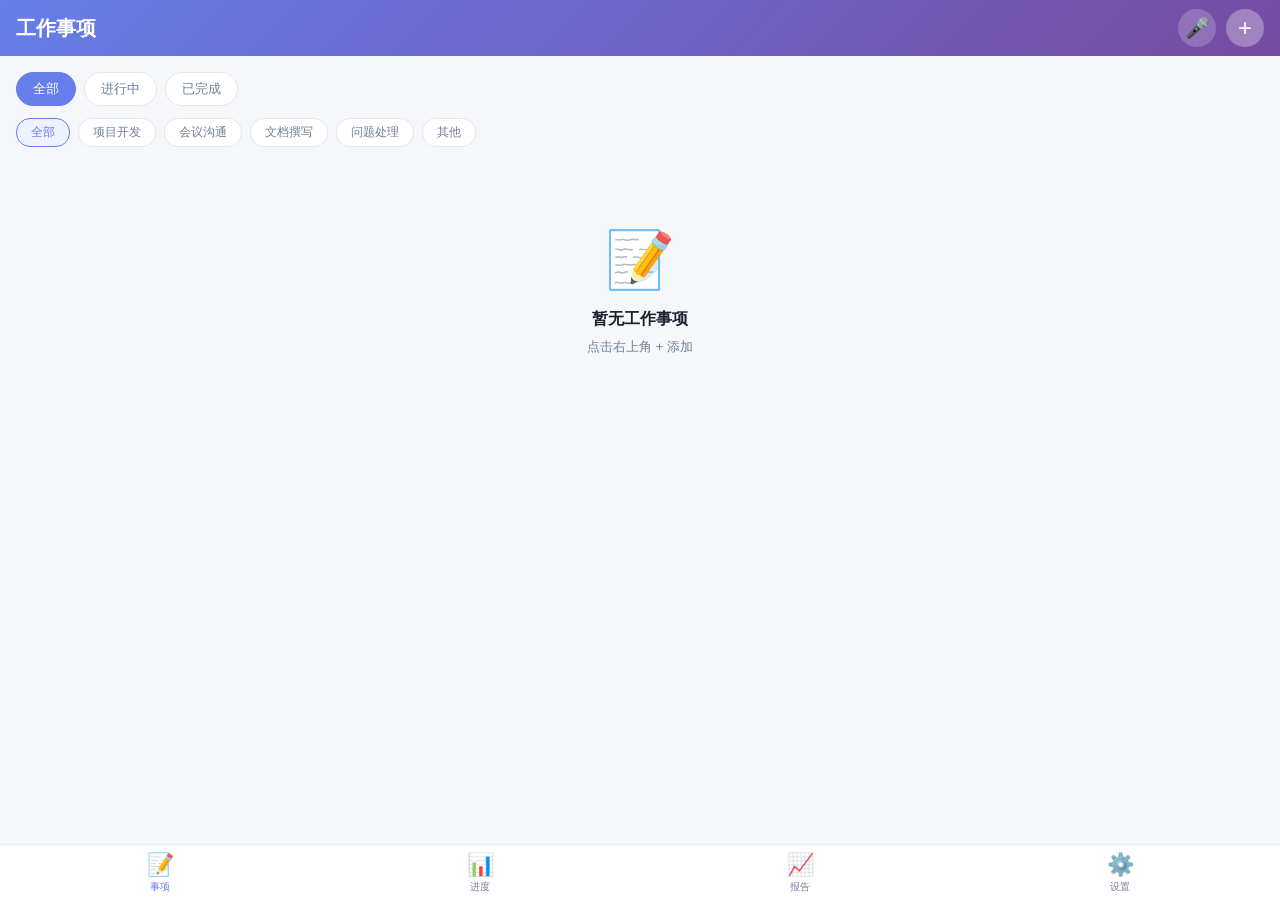
==== index.html @ 3462cf6d "触发 Pages 构建" ====
<!DOCTYPE html>
<html lang="zh-CN">
<head>
    <meta charset="UTF-8">
    <meta name="viewport" content="width=device-width, initial-scale=1.0, maximum-scale=1.0, user-scalable=no, viewport-fit=cover">
    <meta name="apple-mobile-web-app-capable" content="yes">
    <meta name="apple-mobile-web-app-status-bar-style" content="black-translucent">
    <meta name="apple-mobile-web-app-title" content="工作备忘录">
    <meta name="theme-color" content="#667eea">
    <title>工作备忘录</title>
    <style>
/* ========== 基础 & 变量 ========== */
:root {
    --primary: #667eea;
    --gradient: linear-gradient(135deg, #667eea 0%, #764ba2 100%);
    --success: #48bb78;
    --warning: #ed8936;
    --danger: #f56565;
    --wechat: #07c160;
    --bg: #f5f7fa;
    --card: #ffffff;
    --text: #1a202c;
    --text2: #718096;
    --border: #e2e8f0;
    --safe-top: env(safe-area-inset-top, 0px);
    --safe-bottom: env(safe-area-inset-bottom, 0px);
    --tab-h: 56px;
    --header-h: 56px;
}

* { margin: 0; padding: 0; box-sizing: border-box; -webkit-tap-highlight-color: transparent; }
html, body {
    height: 100%; overflow: hidden;
    font-family: -apple-system, BlinkMacSystemFont, 'SF Pro Display', 'PingFang SC', sans-serif;
    background: var(--bg); color: var(--text); -webkit-font-smoothing: antialiased;
}
#app { height: 100%; display: flex; flex-direction: column; }

/* ========== 顶部栏 ========== */
.app-header {
    height: var(--header-h); padding: 0 16px; padding-top: var(--safe-top);
    background: var(--gradient); color: white;
    display: flex; align-items: center; justify-content: space-between;
    flex-shrink: 0; z-index: 10;
}
.app-header h1 { font-size: 20px; font-weight: 700; }
.header-actions { display: flex; gap: 10px; }
.icon-btn {
    width: 38px; height: 38px; border: none; background: rgba(255,255,255,0.2);
    color: white; border-radius: 50%; font-size: 20px;
    display: flex; align-items: center; justify-content: center; cursor: pointer;
}
.icon-btn:active { background: rgba(255,255,255,0.35); }
.icon-btn.primary { background: rgba(255,255,255,0.3); font-size: 24px; }

/* ========== 页面 ========== */
.page {
    display: none; flex: 1; overflow-y: auto; -webkit-overflow-scrolling: touch;
    padding: 16px; padding-bottom: calc(var(--tab-h) + var(--safe-bottom) + 16px);
}
.page.active { display: block; }

/* ========== 底部导航 ========== */
.tab-bar {
    position: fixed; bottom: 0; left: 0; right: 0;
    height: calc(var(--tab-h) + var(--safe-bottom)); padding-bottom: var(--safe-bottom);
    background: rgba(255,255,255,0.92); backdrop-filter: blur(20px); -webkit-backdrop-filter: blur(20px);
    border-top: 0.5px solid var(--border); display: flex; z-index: 100;
}
.tab-item {
    flex: 1; display: flex; flex-direction: column; align-items: center; justify-content: center;
    gap: 2px; border: none; background: none; color: var(--text2);
    font-size: 10px; cursor: pointer;
}
.tab-item.active { color: var(--primary); }
.tab-icon { font-size: 22px; }
.tab-label { font-weight: 500; }

/* ========== 筛选/分类栏 ========== */
.filter-bar { display: flex; gap: 8px; margin-bottom: 12px; }
.filter-chip {
    padding: 7px 16px; border: 1.5px solid var(--border); border-radius: 20px;
    background: var(--card); font-size: 13px; color: var(--text2);
    white-space: nowrap; cursor: pointer; flex-shrink: 0;
}
.filter-chip.active { background: var(--primary); color: white; border-color: var(--primary); }
.category-bar { display: flex; gap: 8px; margin-bottom: 16px; overflow-x: auto; padding-bottom: 4px; }
.cat-chip {
    padding: 5px 14px; border: 1px solid var(--border); border-radius: 14px;
    font-size: 12px; background: var(--card); color: var(--text2);
    white-space: nowrap; cursor: pointer; flex-shrink: 0;
}
.cat-chip.active { background: #eef2ff; color: var(--primary); border-color: var(--primary); }

/* ========== 任务卡片 ========== */
.task-list { display: flex; flex-direction: column; gap: 10px; }
.task-card {
    background: var(--card); border-radius: 14px; padding: 16px;
    display: flex; gap: 12px; box-shadow: 0 1px 3px rgba(0,0,0,0.06);
    position: relative; overflow: hidden;
}
.task-card::before { content:''; position:absolute; left:0; top:0; bottom:0; width:4px; }
.task-card.high::before { background: var(--danger); }
.task-card.medium::before { background: var(--warning); }
.task-card.low::before { background: var(--success); }
.task-card.done { opacity: 0.5; }
.task-card.done .task-title { text-decoration: line-through; }
.task-check {
    width: 24px; height: 24px; border: 2px solid var(--border); border-radius: 50%;
    flex-shrink: 0; display: flex; align-items: center; justify-content: center;
    cursor: pointer; margin-top: 2px;
}
.task-check.checked { background: var(--success); border-color: var(--success); color: white; font-size: 14px; }
.task-body { flex: 1; min-width: 0; }
.task-title { font-weight: 600; font-size: 15px; margin-bottom: 4px; word-break: break-word; }
.task-desc { font-size: 13px; color: var(--text2); margin-bottom: 8px; word-break: break-word; }
.task-tags { display: flex; gap: 6px; flex-wrap: wrap; }
.tag { padding: 2px 8px; border-radius: 10px; font-size: 11px; font-weight: 500; }
.tag-cat { background: #eef2ff; color: var(--primary); }
.tag-high { background: #fff5f5; color: #c53030; }
.tag-medium { background: #fffaf0; color: #c05621; }
.tag-low { background: #f0fff4; color: #276749; }
.task-delete {
    position: absolute; right: 12px; top: 12px; background: none; border: none;
    color: var(--text2); font-size: 18px; cursor: pointer; padding: 4px; opacity: 0;
}
.task-card:active .task-delete { opacity: 1; }

/* ========== 周导航 ========== */
.week-nav { display: flex; align-items: center; justify-content: space-between; padding: 0 8px; margin-bottom: 12px; }
.week-nav button {
    width: 36px; height: 36px; border: none; background: var(--card);
    border-radius: 10px; font-size: 20px; cursor: pointer; box-shadow: 0 1px 3px rgba(0,0,0,0.06);
}
.week-nav span { font-weight: 600; font-size: 15px; }
.week-dots { display: flex; justify-content: space-between; gap: 6px; margin-bottom: 20px; }
.week-dot {
    flex: 1; text-align: center; padding: 10px 4px; border-radius: 12px;
    background: var(--card); cursor: pointer; box-shadow: 0 1px 3px rgba(0,0,0,0.04);
}
.week-dot.today { background: var(--primary); color: white; }
.week-dot.has-data::after { content:''; display:block; width:5px; height:5px; background:var(--success); border-radius:50%; margin:4px auto 0; }
.week-dot.today.has-data::after { background: white; }
.dot-name { font-size: 11px; opacity: 0.6; }
.dot-date { font-size: 16px; font-weight: 700; }

/* ========== 进度卡片 ========== */
.progress-list { display: flex; flex-direction: column; gap: 10px; }
.progress-card {
    background: var(--card); border-radius: 14px; padding: 16px;
    box-shadow: 0 1px 3px rgba(0,0,0,0.06); position: relative;
}
.progress-date { font-size: 13px; color: var(--primary); font-weight: 600; margin-bottom: 8px; }
.progress-ref {
    display: inline-block; background: #eef2ff; color: var(--primary);
    padding: 2px 10px; border-radius: 10px; font-size: 12px; margin-bottom: 8px;
}
.progress-text { font-size: 14px; line-height: 1.6; word-break: break-word; }
.progress-del { position: absolute; right: 12px; top: 12px; background: none; border: none; color: #ccc; font-size: 16px; cursor: pointer; }

/* ========== 语音面板 ========== */
.voice-panel { display: none; position: fixed; top:0; left:0; right:0; bottom:0; z-index: 200; }
.voice-panel.show { display: flex; flex-direction: column; }
.voice-backdrop { flex: 1; background: rgba(0,0,0,0.4); }
.voice-sheet {
    background: var(--card); border-radius: 20px 20px 0 0;
    padding: 20px 24px calc(20px + var(--safe-bottom));
    text-align: center; animation: sheetUp 0.3s ease;
}
@keyframes sheetUp { from { transform: translateY(100%); } to { transform: translateY(0); } }
.voice-indicator { width: 36px; height: 4px; background: var(--border); border-radius: 2px; margin: 0 auto 20px; }
.voice-ring {
    width: 80px; height: 80px; border-radius: 50%; background: var(--gradient);
    display: flex; align-items: center; justify-content: center; margin: 0 auto 16px;
    transition: box-shadow 0.3s;
}
.voice-ring.recording { animation: ringPulse 1.2s infinite; }
@keyframes ringPulse {
    0%,100% { box-shadow: 0 0 0 0 rgba(102,126,234,0.5); }
    50% { box-shadow: 0 0 0 20px rgba(102,126,234,0); }
}
.mic-icon { font-size: 32px; }
.voice-status { font-size: 16px; font-weight: 600; margin-bottom: 6px; }
.voice-hint { font-size: 13px; color: var(--text2); margin-bottom: 20px; }
.voice-record-btn {
    width: 100%; padding: 14px; border: none; border-radius: 14px;
    background: var(--gradient); color: white; font-size: 16px; font-weight: 600; cursor: pointer;
}
.voice-record-btn.recording { background: var(--danger); }
.voice-result {
    margin-top: 16px; background: #f8f9fa; border-radius: 12px;
    padding: 14px; text-align: left; font-size: 14px; display: none;
}
.voice-result.show { display: block; }

/* ========== 报告 ========== */
.report-type-toggle { display: flex; background: var(--card); border-radius: 12px; padding: 4px; margin-bottom: 16px; }
.toggle-btn {
    flex: 1; padding: 10px; border: none; border-radius: 10px; background: transparent;
    font-size: 14px; font-weight: 600; color: var(--text2); cursor: pointer;
}
.toggle-btn.active { background: var(--primary); color: white; }
.report-config { display: flex; gap: 10px; align-items: flex-end; margin-bottom: 16px; }
.report-select { flex: 1; }
.report-select label { display: block; font-size: 12px; color: var(--text2); margin-bottom: 6px; }
.report-select input { width: 100%; padding: 10px 12px; border: 1px solid var(--border); border-radius: 10px; font-size: 14px; }
.btn-generate {
    padding: 10px 20px; background: var(--gradient); color: white; border: none;
    border-radius: 10px; font-size: 14px; font-weight: 600; white-space: nowrap; cursor: pointer;
}
.report-preview {
    background: var(--card); border-radius: 14px; padding: 20px; min-height: 200px;
    margin-bottom: 16px; box-shadow: 0 1px 3px rgba(0,0,0,0.06);
}
.report-day { margin-bottom: 20px; }
.report-day:last-child { margin-bottom: 0; }
.report-day-title { font-weight: 700; font-size: 14px; color: var(--primary); margin-bottom: 10px; padding-bottom: 6px; border-bottom: 1.5px solid #eef2ff; }
.report-item { padding: 8px 0 8px 16px; font-size: 14px; position: relative; line-height: 1.5; }
.report-item::before { content: '•'; position: absolute; left: 0; color: var(--primary); font-weight: bold; }
.share-actions { display: flex; gap: 10px; }
.btn-share {
    flex: 1; padding: 14px; border: 1.5px solid var(--border); border-radius: 12px;
    background: var(--card); font-size: 14px; font-weight: 600; cursor: pointer;
    display: flex; align-items: center; justify-content: center; gap: 8px;
}
.btn-share:active { transform: scale(0.97); }
.btn-share.wechat { background: var(--wechat); color: white; border-color: var(--wechat); }
.share-icon { font-size: 18px; }

/* ========== 设置 ========== */
.settings-group {
    background: var(--card); border-radius: 14px; padding: 18px;
    margin-bottom: 14px; box-shadow: 0 1px 3px rgba(0,0,0,0.04);
}
.settings-group h3 { font-size: 15px; margin-bottom: 14px; }
.setting-desc { font-size: 13px; color: var(--text2); margin-bottom: 14px; line-height: 1.5; }
.category-editor { display: flex; flex-wrap: wrap; gap: 8px; margin-bottom: 12px; }
.cat-edit-chip {
    display: flex; align-items: center; gap: 6px; padding: 6px 14px;
    background: #f8f9fa; border-radius: 16px; font-size: 13px;
}
.cat-edit-chip button { background: none; border: none; color: #ccc; font-size: 16px; cursor: pointer; padding: 0; line-height: 1; }
.cat-edit-chip button:active { color: var(--danger); }
.add-category-row { display: flex; gap: 8px; }
.add-category-row input { flex: 1; padding: 10px 14px; border: 1px solid var(--border); border-radius: 10px; font-size: 14px; }
.add-category-row button { padding: 10px 18px; background: var(--primary); color: white; border: none; border-radius: 10px; font-size: 14px; cursor: pointer; }
.setting-row { display: flex; justify-content: space-between; align-items: center; padding: 10px 0; }
.setting-row span { font-size: 15px; }
.time-input { padding: 8px 12px; border: 1px solid var(--border); border-radius: 8px; font-size: 14px; }
.setting-note { font-size: 12px; color: var(--text2); margin-top: 8px; line-height: 1.5; }

/* Switch */
.switch { position: relative; width: 50px; height: 28px; }
.switch input { opacity: 0; width: 0; height: 0; }
.slider {
    position: absolute; top:0; left:0; right:0; bottom:0;
    background: #ccc; border-radius: 28px; transition: 0.3s; cursor: pointer;
}
.slider::before { content:''; position:absolute; width:24px; height:24px; background:white; border-radius:50%; left:2px; top:2px; transition:0.3s; }
.switch input:checked + .slider { background: var(--success); }
.switch input:checked + .slider::before { transform: translateX(22px); }

/* 微信推送通道 */
.wechat-channel { border: 1px solid var(--border); border-radius: 12px; margin-bottom: 10px; overflow: hidden; }
.channel-header {
    display: flex; align-items: center; gap: 10px; padding: 14px;
    cursor: pointer; font-size: 14px; font-weight: 500;
}
.channel-dot { width: 10px; height: 10px; border-radius: 50%; background: #ccc; flex-shrink: 0; }
.channel-dot.active { background: var(--success); }
.channel-arrow { margin-left: auto; font-size: 18px; color: var(--text2); transition: transform 0.2s; }
.channel-body { padding: 0 14px 14px; }
.channel-step { font-size: 13px; color: var(--text2); margin-bottom: 10px; line-height: 1.6; }
.channel-step strong { color: var(--text); }
.link-btn {
    display: inline-block; padding: 6px 14px; background: #eef2ff; color: var(--primary);
    border-radius: 8px; text-decoration: none; font-size: 13px; margin-top: 6px;
}
.btn-test {
    width: 100%; padding: 10px; background: #eef2ff; color: var(--primary);
    border: none; border-radius: 10px; font-size: 14px; font-weight: 500; cursor: pointer;
}
.btn-test:active { background: #dbeafe; }
.btn-push-now {
    width: 100%; padding: 14px; background: var(--wechat); color: white;
    border: none; border-radius: 12px; font-size: 15px; font-weight: 600; cursor: pointer;
}
.btn-push-now:active { opacity: 0.9; }

.btn-outline, .btn-danger-outline {
    width: 100%; padding: 12px; border-radius: 10px; font-size: 14px; cursor: pointer; margin-bottom: 8px;
}
.btn-outline { background: var(--card); border: 1.5px solid var(--border); color: var(--text); }
.btn-danger-outline { background: var(--card); border: 1.5px solid #fed7d7; color: var(--danger); }
.about-info { text-align: center; color: var(--text2); font-size: 13px; line-height: 1.8; }

/* ========== 弹窗 ========== */
.modal-overlay {
    display: none; position: fixed; top:0; left:0; right:0; bottom:0;
    background: rgba(0,0,0,0.4); z-index: 150; align-items: flex-end;
}
.modal-overlay.show { display: flex; }
.modal-sheet {
    background: var(--card); border-radius: 20px 20px 0 0;
    padding: 20px 20px calc(20px + var(--safe-bottom));
    width: 100%; max-height: 85vh; overflow-y: auto; animation: sheetUp 0.3s ease;
}
.modal-handle { width: 36px; height: 4px; background: var(--border); border-radius: 2px; margin: 0 auto 16px; }
.modal-sheet h3 { font-size: 18px; margin-bottom: 16px; }
.form-field { margin-bottom: 14px; }
.form-field label { display: block; font-size: 12px; color: var(--text2); margin-bottom: 6px; }
.form-field input, .form-field textarea, .form-field select {
    width: 100%; padding: 12px; border: 1px solid var(--border);
    border-radius: 10px; font-size: 15px; background: #f8f9fa;
}
.form-field input:focus, .form-field textarea:focus, .form-field select:focus {
    outline: none; border-color: var(--primary); background: white;
}
.form-row { display: grid; grid-template-columns: 1fr 1fr; gap: 10px; }
.modal-actions { display: flex; gap: 10px; margin-top: 6px; }
.btn-cancel, .btn-confirm {
    flex: 1; padding: 14px; border: none; border-radius: 12px; font-size: 16px; font-weight: 600; cursor: pointer;
}
.btn-cancel { background: #f8f9fa; color: var(--text2); }
.btn-confirm { background: var(--gradient); color: white; }

/* ========== Toast ========== */
.toast {
    position: fixed; top: calc(var(--header-h) + var(--safe-top) + 12px);
    left: 50%; transform: translateX(-50%) translateY(-100px);
    background: rgba(0,0,0,0.8); color: white; padding: 12px 24px;
    border-radius: 12px; font-size: 14px; z-index: 300;
    transition: transform 0.3s ease; max-width: 85%; text-align: center;
}
.toast.show { transform: translateX(-50%) translateY(0); }

/* ========== 空状态 ========== */
.empty-state { text-align: center; padding: 60px 20px; color: var(--text2); }
.empty-icon { font-size: 56px; margin-bottom: 16px; }
.empty-state h4 { font-size: 16px; color: var(--text); margin-bottom: 8px; }
.empty-state p { font-size: 13px; }

::-webkit-scrollbar { width: 0; height: 0; }
    </style>
</head>
<body>
    <div id="app">
        <header class="app-header" id="appHeader">
            <h1 id="pageTitle">工作事项</h1>
            <div class="header-actions" id="headerActions">
                <button class="icon-btn" id="voiceFab" onclick="toggleVoicePanel()">🎤</button>
                <button class="icon-btn primary" id="addBtn" onclick="handleAdd()">+</button>
            </div>
        </header>

        <!-- 语音面板 -->
        <div class="voice-panel" id="voicePanel">
            <div class="voice-backdrop" onclick="toggleVoicePanel()"></div>
            <div class="voice-sheet">
                <div class="voice-indicator"></div>
                <div class="voice-animation">
                    <div class="voice-ring" id="voiceRing">
                        <span class="mic-icon">🎤</span>
                    </div>
                </div>
                <p class="voice-status" id="voiceStatus">点击下方按钮开始说话</p>
                <p class="voice-hint">例如："完成了登录页面的开发"</p>
                <button class="voice-record-btn" id="voiceRecordBtn" onclick="toggleRecording()">
                    <span id="recordLabel">开始录音</span>
                </button>
                <div class="voice-result" id="voiceResult"></div>
            </div>
        </div>

        <!-- 工作事项页 -->
        <div class="page active" id="tasksPage">
            <div class="filter-bar">
                <button class="filter-chip active" onclick="filterTasks('all', this)">全部</button>
                <button class="filter-chip" onclick="filterTasks('pending', this)">进行中</button>
                <button class="filter-chip" onclick="filterTasks('completed', this)">已完成</button>
            </div>
            <div class="category-bar" id="categoryBar"></div>
            <div class="task-list" id="taskList"></div>
        </div>

        <!-- 工作进度页 -->
        <div class="page" id="progressPage">
            <div class="week-nav">
                <button onclick="changeWeek(-1)">‹</button>
                <span id="weekRange">本周</span>
                <button onclick="changeWeek(1)">›</button>
            </div>
            <div class="week-dots" id="weekDots"></div>
            <div class="progress-list" id="progressList"></div>
        </div>

        <!-- 周报月报页 -->
        <div class="page" id="reportPage">
            <div class="report-type-toggle">
                <button class="toggle-btn active" onclick="switchReport('weekly', this)">周报</button>
                <button class="toggle-btn" onclick="switchReport('monthly', this)">月报</button>
            </div>
            <div class="report-config" id="reportConfig">
                <div class="report-select" id="weeklySelect">
                    <label>选择周次</label>
                    <input type="week" id="reportWeek">
                </div>
                <div class="report-select" id="monthlySelect" style="display:none;">
                    <label>选择月份</label>
                    <input type="month" id="reportMonth">
                </div>
                <button class="btn-generate" onclick="generateReport()">生成</button>
            </div>
            <div class="report-preview" id="reportPreview"></div>
            <div class="share-actions">
                <button class="btn-share" onclick="exportExcel()">
                    <span class="share-icon">📊</span>导出Excel
                </button>
                <button class="btn-share wechat" onclick="shareToWechat()">
                    <span class="share-icon">💬</span>发送微信
                </button>
            </div>
        </div>

        <!-- 设置页 -->
        <div class="page" id="settingsPage">
            <div class="settings-group">
                <h3>🏷️ 工作分类</h3>
                <div class="category-editor" id="categoryEditor"></div>
                <div class="add-category-row">
                    <input type="text" id="newCatInput" placeholder="输入新分类">
                    <button onclick="addCategory()">添加</button>
                </div>
            </div>

            <div class="settings-group">
                <h3>🔔 每日提醒</h3>
                <div class="setting-row">
                    <span>启用提醒</span>
                    <label class="switch"><input type="checkbox" id="notifyToggle" checked><span class="slider"></span></label>
                </div>
                <div class="setting-row">
                    <span>提醒时间</span>
                    <input type="time" id="notifyTime" value="17:00" class="time-input">
                </div>
                <p class="setting-note">到点自动弹出提醒，并推送未完成事项到微信</p>
            </div>

            <div class="settings-group">
                <h3>💬 微信推送</h3>
                <p class="setting-desc">每日自动推送未完成事项到微信，二选一配置即可</p>

                <div class="wechat-channel">
                    <div class="channel-header" onclick="toggleChannel('serverchan')">
                        <span class="channel-dot" id="dot-serverchan"></span>
                        <span>Server酱</span>
                        <span class="channel-arrow" id="arrow-serverchan">›</span>
                    </div>
                    <div class="channel-body" id="body-serverchan" style="display:none;">
                        <div class="channel-step">
                            <strong>1.</strong> 微信扫码关注「方糖」公众号<br>
                            <a href="https://sct.ftqq.com/" target="_blank" class="link-btn">前往 sct.ftqq.com</a>
                        </div>
                        <div class="channel-step">
                            <strong>2.</strong> 登录后复制你的 SendKey
                        </div>
                        <div class="form-field" style="margin:8px 0;">
                            <input type="text" id="serverChanKey" placeholder="粘贴 SendKey" autocomplete="off">
                        </div>
                        <button class="btn-test" onclick="testServerChan()">测试发送</button>
                    </div>
                </div>

                <div class="wechat-channel">
                    <div class="channel-header" onclick="toggleChannel('wecom')">
                        <span class="channel-dot" id="dot-wecom"></span>
                        <span>企业微信机器人</span>
                        <span class="channel-arrow" id="arrow-wecom">›</span>
                    </div>
                    <div class="channel-body" id="body-wecom" style="display:none;">
                        <div class="channel-step">
                            <strong>1.</strong> 在企业微信群中添加机器人
                        </div>
                        <div class="channel-step">
                            <strong>2.</strong> 复制 Webhook 地址
                        </div>
                        <div class="form-field" style="margin:8px 0;">
                            <input type="url" id="wecomWebhook" placeholder="https://qyapi.weixin.qq.com/cgi-bin/webhook/send?key=..." autocomplete="off">
                        </div>
                        <button class="btn-test" onclick="testWeCom()">测试发送</button>
                    </div>
                </div>

                <div class="setting-row" style="margin-top:12px;">
                    <span>自动推送</span>
                    <label class="switch"><input type="checkbox" id="autoPushToggle" checked><span class="slider"></span></label>
                </div>
                <p class="setting-note">开启后，每天提醒时自动推送未完成事项到微信</p>
            </div>

            <div class="settings-group">
                <h3>📤 手动推送</h3>
                <button class="btn-push-now" onclick="pushNow()">
                    立即推送未完成事项到微信
                </button>
            </div>

            <div class="settings-group">
                <h3>💾 数据</h3>
                <button class="btn-outline" onclick="exportBackup()">📤 导出备份</button>
                <button class="btn-danger-outline" onclick="clearData()">🗑️ 清空数据</button>
            </div>

            <div class="settings-group">
                <h3>ℹ️ 关于</h3>
                <div class="about-info">
                    <p>工作备忘录 v1.0.0</p>
                    <p>数据保存在手机本地，安全可靠</p>
                </div>
            </div>
        </div>

        <!-- 底部导航 -->
        <nav class="tab-bar" id="tabBar">
            <button class="tab-item active" onclick="switchTab('tasks', this)">
                <span class="tab-icon">📝</span><span class="tab-label">事项</span>
            </button>
            <button class="tab-item" onclick="switchTab('progress', this)">
                <span class="tab-icon">📊</span><span class="tab-label">进度</span>
            </button>
            <button class="tab-item" onclick="switchTab('report', this)">
                <span class="tab-icon">📈</span><span class="tab-label">报告</span>
            </button>
            <button class="tab-item" onclick="switchTab('settings', this)">
                <span class="tab-icon">⚙️</span><span class="tab-label">设置</span>
            </button>
        </nav>
    </div>

    <!-- 弹窗：添加任务 -->
    <div class="modal-overlay" id="taskModal">
        <div class="modal-sheet">
            <div class="modal-handle"></div>
            <h3>添加工作事项</h3>
            <div class="form-field">
                <input type="text" id="taskTitle" placeholder="事项标题" autocomplete="off">
            </div>
            <div class="form-field">
                <textarea id="taskDesc" placeholder="详细描述（可选）" rows="3"></textarea>
            </div>
            <div class="form-row">
                <div class="form-field">
                    <label>分类</label>
                    <select id="taskCategory"></select>
                </div>
                <div class="form-field">
                    <label>优先级</label>
                    <select id="taskPriority">
                        <option value="high">高</option>
                        <option value="medium" selected>中</option>
                        <option value="low">低</option>
                    </select>
                </div>
            </div>
            <div class="modal-actions">
                <button class="btn-cancel" onclick="closeModal('taskModal')">取消</button>
                <button class="btn-confirm" onclick="submitTask()">添加</button>
            </div>
        </div>
    </div>

    <!-- 弹窗：记录进度 -->
    <div class="modal-overlay" id="progressModal">
        <div class="modal-sheet">
            <div class="modal-handle"></div>
            <h3>记录工作进度</h3>
            <div class="form-row">
                <div class="form-field">
                    <label>日期</label>
                    <input type="date" id="progressDate">
                </div>
                <div class="form-field">
                    <label>关联事项</label>
                    <select id="progressTask"><option value="">不关联</option></select>
                </div>
            </div>
            <div class="form-field">
                <textarea id="progressContent" placeholder="今天完成了什么工作？" rows="4"></textarea>
            </div>
            <div class="modal-actions">
                <button class="btn-cancel" onclick="closeModal('progressModal')">取消</button>
                <button class="btn-confirm" onclick="submitProgress()">记录</button>
            </div>
        </div>
    </div>

    <!-- Toast -->
    <div class="toast" id="toast"></div>

    <script>
/* ========== 全局状态 ========== */
let appData = { tasks: [], progress: [] };
let settings = {
    categories: ['项目开发', '会议沟通', '文档撰写', '问题处理', '其他'],
    notifyTime: '17:00',
    notifyEnabled: true,
    autoPush: true,
    serverChanKey: '',
    wecomWebhook: ''
};
let currentPage = 'tasks';
let currentFilter = 'all';
let currentCat = null;
let currentWeekStart = getWeekStart(new Date());
let recognition = null;
let isRecording = false;
let reportType = 'weekly';
let reminderTimer = null;
let lastRemindDate = '';

// ========== 初始化 ==========
function init() {
    loadData();
    loadSettings();
    initSpeechRecognition();
    renderAll();
    setupReminder();
    setDefaults();
    bindEvents();
}

function loadData() {
    try { const r = localStorage.getItem('wm_data'); if (r) appData = JSON.parse(r); } catch(e) {}
}
function saveData() { localStorage.setItem('wm_data', JSON.stringify(appData)); }
function loadSettings() {
    try { const r = localStorage.getItem('wm_settings'); if (r) settings = { ...settings, ...JSON.parse(r) }; } catch(e) {}
}
function saveSettings() { localStorage.setItem('wm_settings', JSON.stringify(settings)); }

function setDefaults() {
    const today = new Date().toISOString().split('T')[0];
    document.getElementById('progressDate').value = today;
    document.getElementById('reportWeek').value = getWeekInputValue(new Date());
    document.getElementById('reportMonth').value = today.slice(0, 7);
}

function bindEvents() {
    document.querySelectorAll('.modal-overlay').forEach(m => {
        m.addEventListener('click', e => { if (e.target === m) m.classList.remove('show'); });
    });
}

function renderAll() {
    renderTasks();
    renderCategoryBar();
    renderCategoryEditor();
    renderCalendar();
    renderProgress();
    updateSettingsUI();
}

// ========== 导航 ==========
function switchTab(page, btn) {
    currentPage = page;
    document.querySelectorAll('.page').forEach(p => p.classList.remove('active'));
    document.getElementById(page + 'Page').classList.add('active');
    document.querySelectorAll('.tab-item').forEach(t => t.classList.remove('active'));
    if (btn) btn.classList.add('active');
    const titles = { tasks: '工作事项', progress: '工作进度', report: '周报月报', settings: '设置' };
    document.getElementById('pageTitle').textContent = titles[page];
    document.getElementById('voiceFab').style.display = (page === 'progress' || page === 'tasks') ? 'flex' : 'none';
    if (page === 'progress') updateProgressTaskSelect();
}

// ========== 语音识别 ==========
function initSpeechRecognition() {
    const SR = window.SpeechRecognition || window.webkitSpeechRecognition;
    if (!SR) return;
    recognition = new SR();
    recognition.lang = 'zh-CN';
    recognition.continuous = false;
    recognition.interimResults = false;
    recognition.onstart = () => {
        isRecording = true;
        document.getElementById('voiceStatus').textContent = '正在聆听...';
        document.getElementById('voiceRecordBtn').classList.add('recording');
        document.getElementById('recordLabel').textContent = '停止录音';
        document.getElementById('voiceRing').classList.add('recording');
    };
    recognition.onresult = (e) => {
        const text = e.results[0][0].transcript;
        document.getElementById('voiceResult').textContent = '识别结果：' + text;
        document.getElementById('voiceResult').classList.add('show');
        if (confirm('已识别：\n\n"' + text + '"\n\n添加为工作进度？')) {
            const today = new Date().toISOString().split('T')[0];
            let relTask = null;
            for (const t of appData.tasks) {
                if (!t.completed && text.includes(t.title.substring(0, Math.min(4, t.title.length)))) { relTask = t; break; }
            }
            appData.progress.push({ id: Date.now(), date: today, taskId: relTask ? relTask.id : null, content: text, createdAt: new Date().toISOString() });
            saveData();
            renderCalendar(); renderProgress();
            showToast('✅ 已添加工作进度');
        }
        closeVoicePanel();
    };
    recognition.onerror = () => { showToast('语音识别失败'); stopRecordingUI(); };
    recognition.onend = () => stopRecordingUI();
}

function stopRecordingUI() {
    isRecording = false;
    document.getElementById('voiceStatus').textContent = '点击下方按钮开始说话';
    document.getElementById('voiceRecordBtn').classList.remove('recording');
    document.getElementById('recordLabel').textContent = '开始录音';
    document.getElementById('voiceRing').classList.remove('recording');
}

function toggleVoicePanel() { document.getElementById('voicePanel').classList.toggle('show'); document.getElementById('voiceResult').classList.remove('show'); }
function closeVoicePanel() { document.getElementById('voicePanel').classList.remove('show'); if (isRecording && recognition) recognition.stop(); }
function toggleRecording() {
    if (!recognition) { showToast('浏览器不支持语音识别'); return; }
    isRecording ? recognition.stop() : (document.getElementById('voiceResult').classList.remove('show'), recognition.start());
}

// ========== 工作事项 ==========
function renderTasks() {
    const list = document.getElementById('taskList');
    let tasks = [...appData.tasks];
    if (currentFilter === 'pending') tasks = tasks.filter(t => !t.completed);
    else if (currentFilter === 'completed') tasks = tasks.filter(t => t.completed);
    if (currentCat) tasks = tasks.filter(t => t.category === currentCat);
    const pO = { high: 0, medium: 1, low: 2 };
    tasks.sort((a, b) => { if (a.completed !== b.completed) return a.completed ? 1 : -1; return pO[a.priority] - pO[b.priority]; });
    if (!tasks.length) { list.innerHTML = '<div class="empty-state"><div class="empty-icon">📝</div><h4>暂无工作事项</h4><p>点击右上角 + 添加</p></div>'; return; }
    list.innerHTML = tasks.map(t => `
        <div class="task-card ${t.priority} ${t.completed ? 'done' : ''}">
            <div class="task-check ${t.completed ? 'checked' : ''}" onclick="toggleTask(${t.id})">${t.completed ? '✓' : ''}</div>
            <div class="task-body">
                <div class="task-title">${esc(t.title)}</div>
                ${t.desc ? `<div class="task-desc">${esc(t.desc)}</div>` : ''}
                <div class="task-tags">
                    ${t.category ? `<span class="tag tag-cat">${esc(t.category)}</span>` : ''}
                    <span class="tag tag-${t.priority}">${t.priority === 'high' ? '高' : t.priority === 'medium' ? '中' : '低'}优先级</span>
                </div>
            </div>
            <button class="task-delete" onclick="deleteTask(${t.id})">×</button>
        </div>`).join('');
}

function filterTasks(filter, btn) {
    currentFilter = filter;
    document.querySelectorAll('.filter-chip').forEach(c => c.classList.remove('active'));
    btn.classList.add('active');
    renderTasks();
}

function renderCategoryBar() {
    document.getElementById('categoryBar').innerHTML =
        `<span class="cat-chip ${currentCat === null ? 'active' : ''}" onclick="filterCat(null)">全部</span>` +
        settings.categories.map(c => `<span class="cat-chip ${currentCat === c ? 'active' : ''}" onclick="filterCat('${esc(c)}')">${esc(c)}</span>`).join('');
}

function filterCat(cat) { currentCat = cat; renderCategoryBar(); renderTasks(); }

function handleAdd() {
    if (currentPage === 'tasks') showModal('taskModal');
    else if (currentPage === 'progress') { updateProgressTaskSelect(); showModal('progressModal'); }
}

function submitTask() {
    const title = document.getElementById('taskTitle').value.trim();
    if (!title) { showToast('请输入标题'); return; }
    appData.tasks.push({
        id: Date.now(), title,
        desc: document.getElementById('taskDesc').value.trim(),
        category: document.getElementById('taskCategory').value,
        priority: document.getElementById('taskPriority').value,
        completed: false, createdAt: new Date().toISOString()
    });
    saveData();
    document.getElementById('taskTitle').value = '';
    document.getElementById('taskDesc').value = '';
    closeModal('taskModal');
    renderTasks();
    showToast('✅ 已添加');
}

function toggleTask(id) { const t = appData.tasks.find(x => x.id === id); if (t) { t.completed = !t.completed; saveData(); renderTasks(); } }
function deleteTask(id) { appData.tasks = appData.tasks.filter(t => t.id !== id); saveData(); renderTasks(); }

// ========== 工作进度 ==========
function updateProgressTaskSelect() {
    document.getElementById('progressTask').innerHTML = '<option value="">不关联</option>' +
        appData.tasks.filter(t => !t.completed).map(t => `<option value="${t.id}">${esc(t.title)}</option>`).join('');
}

function renderCalendar() {
    const dots = document.getElementById('weekDots');
    const days = ['日', '一', '二', '三', '四', '五', '六'];
    const today = new Date().toISOString().split('T')[0];
    let html = '';
    for (let i = 0; i < 7; i++) {
        const d = new Date(currentWeekStart); d.setDate(d.getDate() + i);
        const ds = d.toISOString().split('T')[0];
        const has = appData.progress.some(p => p.date === ds);
        html += `<div class="week-dot ${ds === today ? 'today' : ''} ${has ? 'has-data' : ''}" onclick="addProgressForDate('${ds}')">
            <div class="dot-name">${days[d.getDay()]}</div><div class="dot-date">${d.getDate()}</div></div>`;
    }
    dots.innerHTML = html;
    const end = new Date(currentWeekStart); end.setDate(end.getDate() + 6);
    document.getElementById('weekRange').textContent = `${currentWeekStart.getMonth() + 1}/${currentWeekStart.getDate()} - ${end.getMonth() + 1}/${end.getDate()}`;
}

function changeWeek(offset) { currentWeekStart.setDate(currentWeekStart.getDate() + offset * 7); renderCalendar(); renderProgress(); }
function addProgressForDate(date) { document.getElementById('progressDate').value = date; updateProgressTaskSelect(); showModal('progressModal'); }

function renderProgress() {
    const list = document.getElementById('progressList');
    const end = new Date(currentWeekStart); end.setDate(end.getDate() + 6);
    let items = appData.progress.filter(p => p.date >= currentWeekStart.toISOString().split('T')[0] && p.date <= end.toISOString().split('T')[0]);
    items.sort((a, b) => b.date.localeCompare(a.date) || b.id - a.id);
    if (!items.length) { list.innerHTML = '<div class="empty-state"><div class="empty-icon">📊</div><h4>本周暂无记录</h4><p>点击日期或 + 添加</p></div>'; return; }
    list.innerHTML = items.map(p => {
        const task = p.taskId ? appData.tasks.find(t => t.id === p.taskId) : null;
        return `<div class="progress-card">
            <div class="progress-date">${p.date} ${getWeekday(p.date)}</div>
            ${task ? `<div class="progress-ref">${esc(task.title)}</div>` : ''}
            <div class="progress-text">${esc(p.content)}</div>
            <button class="progress-del" onclick="deleteProgress(${p.id})">×</button></div>`;
    }).join('');
}

function submitProgress() {
    const date = document.getElementById('progressDate').value;
    const content = document.getElementById('progressContent').value.trim();
    if (!date || !content) { showToast('请填写日期和内容'); return; }
    const taskId = document.getElementById('progressTask').value;
    appData.progress.push({ id: Date.now(), date, taskId: taskId ? parseInt(taskId) : null, content, createdAt: new Date().toISOString() });
    saveData();
    document.getElementById('progressContent').value = '';
    document.getElementById('progressTask').value = '';
    closeModal('progressModal');
    renderCalendar(); renderProgress();
    showToast('✅ 已记录');
}

function deleteProgress(id) { appData.progress = appData.progress.filter(p => p.id !== id); saveData(); renderCalendar(); renderProgress(); }

// ========== 周报月报 ==========
function switchReport(type, btn) {
    reportType = type;
    document.querySelectorAll('.toggle-btn').forEach(b => b.classList.remove('active'));
    btn.classList.add('active');
    document.getElementById('weeklySelect').style.display = type === 'weekly' ? '' : 'none';
    document.getElementById('monthlySelect').style.display = type === 'monthly' ? '' : 'none';
}

function generateReport() { reportType === 'weekly' ? generateWeekly() : generateMonthly(); }

function generateWeekly() {
    const ws = document.getElementById('reportWeek').value;
    if (!ws) { showToast('请选择周次'); return; }
    const { start, end } = parseWeekInput(ws);
    const items = [];
    for (let d = new Date(start); d <= end; d.setDate(d.getDate() + 1)) {
        const ds = d.toISOString().split('T')[0];
        appData.progress.filter(p => p.date === ds).forEach(p => {
            const task = p.taskId ? appData.tasks.find(t => t.id === p.taskId) : null;
            items.push({ date: ds, weekday: getWeekday(ds), content: p.content, taskName: task ? task.title : null, category: task ? task.category : '' });
        });
    }
    renderReportItems(items);
    window._reportData = items; window._reportLabel = ws;
}

function generateMonthly() {
    const ms = document.getElementById('reportMonth').value;
    if (!ms) { showToast('请选择月份'); return; }
    const [y, m] = ms.split('-');
    const start = new Date(y, m - 1, 1), end = new Date(y, m, 0);
    const items = [];
    for (let d = new Date(start); d <= end; d.setDate(d.getDate() + 1)) {
        const ds = d.toISOString().split('T')[0];
        appData.progress.filter(p => p.date === ds).forEach(p => {
            const task = p.taskId ? appData.tasks.find(t => t.id === p.taskId) : null;
            items.push({ date: ds, weekday: getWeekday(ds), content: p.content, taskName: task ? task.title : null, category: task ? task.category : '其他' });
        });
    }
    renderReportItems(items, true);
    window._reportData = items; window._reportLabel = ms;
}

function renderReportItems(items, isMonthly = false) {
    const preview = document.getElementById('reportPreview');
    if (!items.length) { preview.innerHTML = '<div class="empty-state"><div class="empty-icon">📄</div><h4>该时间段暂无记录</h4></div>'; return; }
    const grouped = {};
    items.forEach(i => { if (!grouped[i.date]) grouped[i.date] = []; grouped[i.date].push(i); });
    let html = '';
    if (isMonthly) {
        const cs = {};
        items.forEach(i => { cs[i.category || '其他'] = (cs[i.category || '其他'] || 0) + 1; });
        html += '<div style="margin-bottom:20px;padding:12px;background:#f8f9fa;border-radius:10px;">';
        html += '<div style="font-weight:700;margin-bottom:8px;color:#667eea;">分类统计</div>';
        Object.entries(cs).forEach(([c, n]) => { html += `<div style="display:flex;justify-content:space-between;padding:6px 0;border-bottom:1px solid #e2e8f0;font-size:13px;"><span>${esc(c)}</span><span style="font-weight:600;">${n} 条</span></div>`; });
        html += '</div>';
    }
    Object.entries(grouped).forEach(([date, dayItems]) => {
        html += `<div class="report-day"><div class="report-day-title">${date} ${dayItems[0].weekday}</div>`;
        dayItems.forEach((item, i) => {
            html += `<div class="report-item">${i + 1}. ${esc(item.content)}${item.taskName ? `<span style="color:#667eea;font-size:12px;"> 【${esc(item.taskName)}】</span>` : ''}</div>`;
        });
        html += '</div>';
    });
    preview.innerHTML = html;
}

function exportExcel() {
    if (!window._reportData || !window._reportData.length) { showToast('请先生成报告'); return; }
    const headers = ['日期', '星期', '工作内容', '关联事项', '分类'];
    const rows = window._reportData.map(i => [i.date, i.weekday, i.content, i.taskName || '-', i.category || '-']);
    const csv = '\uFEFF' + [headers, ...rows].map(r => r.map(c => `"${String(c).replace(/"/g, '""')}"`).join(',')).join('\n');
    downloadFile(csv, `工作${reportType === 'weekly' ? '周报' : '月报'}_${window._reportLabel || ''}.csv`, 'text/csv;charset=utf-8');
    showToast('✅ 已导出');
}

function shareToWechat() {
    if (!window._reportData || !window._reportData.length) { showToast('请先生成报告'); return; }
    if (navigator.share) {
        const text = window._reportData.map(i => `${i.date} ${i.weekday}: ${i.content}${i.taskName ? ' 【' + i.taskName + '】' : ''}`).join('\n');
        // 生成文件
        const headers = ['日期', '星期', '工作内容', '关联事项', '分类'];
        const rows = window._reportData.map(i => [i.date, i.weekday, i.content, i.taskName || '-', i.category || '-']);
        const csv = '\uFEFF' + [headers, ...rows].map(r => r.map(c => `"${String(c).replace(/"/g, '""')}"`).join(',')).join('\n');
        const file = new File([csv], `工作${reportType === 'weekly' ? '周报' : '月报'}.csv`, { type: 'text/csv' });
        navigator.share({ title: `工作${reportType === 'weekly' ? '周报' : '月报'}`, text, files: [file] }).catch(() => {
            navigator.share({ title: `工作${reportType === 'weekly' ? '周报' : '月报'}`, text }).catch(() => {});
        });
    } else {
        exportExcel();
    }
}

// ========== 微信推送 ==========
function toggleChannel(name) {
    const body = document.getElementById('body-' + name);
    const arrow = document.getElementById('arrow-' + name);
    const isOpen = body.style.display !== 'none';
    body.style.display = isOpen ? 'none' : 'block';
    arrow.textContent = isOpen ? '›' : '⌄';
}

function updatePushDots() {
    const scKey = document.getElementById('serverChanKey').value.trim();
    const wcHook = document.getElementById('wecomWebhook').value.trim();
    document.getElementById('dot-serverchan').classList.toggle('active', !!scKey);
    document.getElementById('dot-wecom').classList.toggle('active', !!wcHook);
}

async function testServerChan() {
    const key = document.getElementById('serverChanKey').value.trim();
    if (!key) { showToast('请先输入 SendKey'); return; }
    settings.serverChanKey = key;
    saveSettings();
    updatePushDots();
    showToast('正在发送...');
    try {
        const res = await fetch(`https://sctapi.ftqq.com/${key}.send`, {
            method: 'POST',
            headers: { 'Content-Type': 'application/x-www-form-urlencoded' },
            body: 'title=工作备忘录测试&desp=这是一条测试消息，如果你看到了，说明微信推送配置成功！'
        });
        const data = await res.json();
        if (data.code === 0) showToast('✅ 发送成功，请查看微信');
        else showToast('❌ 发送失败：' + (data.message || '未知错误'));
    } catch (e) {
        showToast('❌ 网络错误：' + e.message);
    }
}

async function testWeCom() {
    const webhook = document.getElementById('wecomWebhook').value.trim();
    if (!webhook) { showToast('请先输入 Webhook 地址'); return; }
    settings.wecomWebhook = webhook;
    saveSettings();
    updatePushDots();
    showToast('正在发送...');
    try {
        const res = await fetch(webhook, {
            method: 'POST',
            headers: { 'Content-Type': 'application/json' },
            body: JSON.stringify({ msgtype: 'text', text: { content: '📋 工作备忘录测试\n\n这是一条测试消息，如果你看到了，说明企业微信推送配置成功！' } })
        });
        const data = await res.json();
        if (data.errcode === 0) showToast('✅ 发送成功，请查看企业微信');
        else showToast('❌ 发送失败：' + (data.errmsg || '未知错误'));
    } catch (e) {
        showToast('❌ 网络错误：' + e.message);
    }
}

// 构造推送内容
function buildPushContent() {
    const today = new Date();
    const dateStr = today.toLocaleDateString('zh-CN', { year: 'numeric', month: 'long', day: 'numeric', weekday: 'long' });
    const incomplete = appData.tasks.filter(t => !t.completed);

    if (incomplete.length === 0) return null;

    let title = `⏰ 工作提醒（${dateStr}）`;
    let text = `**${dateStr}**\n\n`;
    text += `您有 **${incomplete.length}** 个未完成事项：\n\n`;

    const pLabel = { high: '🔴', medium: '🟡', low: '🟢' };
    incomplete.forEach((t, i) => {
        text += `${i + 1}. ${pLabel[t.priority] || ''} ${t.title}`;
        if (t.category) text += ` [${t.category}]`;
        text += '\n';
    });

    // 今日进度
    const todayStr = today.toISOString().split('T')[0];
    const todayProgress = appData.progress.filter(p => p.date === todayStr);
    if (todayProgress.length > 0) {
        text += `\n---\n**今日进度**（${todayProgress.length} 条）：\n\n`;
        todayProgress.forEach((p, i) => {
            text += `${i + 1}. ${p.content}\n`;
        });
    }

    text += '\n---\n💡 打开工作备忘录及时更新进度';

    return { title, text };
}

// 通过 Server酱 发送
async function pushViaServerChan(title, text) {
    if (!settings.serverChanKey) return false;
    try {
        const res = await fetch(`https://sctapi.ftqq.com/${settings.serverChanKey}.send`, {
            method: 'POST',
            headers: { 'Content-Type': 'application/x-www-form-urlencoded' },
            body: `title=${encodeURIComponent(title)}&desp=${encodeURIComponent(text)}`
        });
        const data = await res.json();
        return data.code === 0;
    } catch (e) { console.error('Server酱推送失败:', e); return false; }
}

// 通过 企业微信 发送
async function pushViaWeCom(title, text) {
    if (!settings.wecomWebhook) return false;
    try {
        const content = title + '\n\n' + text.replace(/\*\*/g, '').replace(/---/g, '————————');
        const res = await fetch(settings.wecomWebhook, {
            method: 'POST',
            headers: { 'Content-Type': 'application/json' },
            body: JSON.stringify({ msgtype: 'text', text: { content } })
        });
        const data = await res.json();
        return data.errcode === 0;
    } catch (e) { console.error('企业微信推送失败:', e); return false; }
}

// 执行推送
async function doPush() {
    const content = buildPushContent();
    if (!content) { showToast('所有事项都已完成 👍'); return; }

    let success = false;

    // Server酱
    if (settings.serverChanKey) {
        const ok = await pushViaServerChan(content.title, content.text);
        if (ok) success = true;
    }

    // 企业微信
    if (settings.wecomWebhook) {
        const ok = await pushViaWeCom(content.title, content.text);
        if (ok) success = true;
    }

    if (success) showToast('✅ 已推送到微信');
    else if (!settings.serverChanKey && !settings.wecomWebhook) showToast('⚠️ 请先在设置中配置微信推送');
    else showToast('❌ 推送失败，请检查配置');
}

// 手动推送
function pushNow() { doPush(); }

// ========== 定时提醒 ==========
function setupReminder() {
    if (reminderTimer) clearInterval(reminderTimer);
    if (!settings.notifyEnabled) return;

    reminderTimer = setInterval(() => {
        const now = new Date();
        const timeStr = `${String(now.getHours()).padStart(2, '0')}:${String(now.getMinutes()).padStart(2, '0')}`;
        const todayStr = now.toISOString().split('T')[0];

        if (timeStr === settings.notifyTime && lastRemindDate !== todayStr) {
            lastRemindDate = todayStr;
            checkAndNotify();
        }
    }, 30000); // 30秒检查一次
}

function checkAndNotify() {
    const incomplete = appData.tasks.filter(t => !t.completed);
    if (incomplete.length === 0) return;

    // 浏览器通知
    if ('Notification' in window && Notification.permission === 'granted') {
        new Notification('⏰ 工作提醒', {
            body: `您有 ${incomplete.length} 个未完成事项`,
            tag: 'work-reminder'
        });
    }

    // 应用内提醒
    showToast(`⏰ ${incomplete.length} 个事项未完成`);

    // 自动推送微信
    if (settings.autoPush && (settings.serverChanKey || settings.wecomWebhook)) {
        doPush();
    }
}

// ========== 设置 ==========
function renderCategoryEditor() {
    document.getElementById('categoryEditor').innerHTML = settings.categories.map((c, i) =>
        `<div class="cat-edit-chip">${esc(c)}<button onclick="removeCategory(${i})">×</button></div>`
    ).join('');
}

function addCategory() {
    const input = document.getElementById('newCatInput');
    const val = input.value.trim();
    if (!val) return;
    if (settings.categories.includes(val)) { showToast('分类已存在'); return; }
    settings.categories.push(val);
    input.value = '';
    saveSettings(); renderCategoryEditor(); renderCategoryBar();
}

function removeCategory(index) {
    settings.categories.splice(index, 1);
    saveSettings(); renderCategoryEditor(); renderCategoryBar();
}

function updateSettingsUI() {
    document.getElementById('notifyToggle').checked = settings.notifyEnabled;
    document.getElementById('notifyTime').value = settings.notifyTime;
    document.getElementById('autoPushToggle').checked = settings.autoPush;
    document.getElementById('serverChanKey').value = settings.serverChanKey || '';
    document.getElementById('wecomWebhook').value = settings.wecomWebhook || '';
    updatePushDots();
}

function saveSettingsFromUI() {
    settings.notifyEnabled = document.getElementById('notifyToggle').checked;
    settings.notifyTime = document.getElementById('notifyTime').value;
    settings.autoPush = document.getElementById('autoPushToggle').checked;
    settings.serverChanKey = document.getElementById('serverChanKey').value.trim();
    settings.wecomWebhook = document.getElementById('wecomWebhook').value.trim();
    saveSettings();
    setupReminder();
    updatePushDots();
    renderCategoryBar();
}

function exportBackup() {
    const data = JSON.stringify({ data: appData, settings }, null, 2);
    downloadFile(data, `备忘录备份_${new Date().toISOString().split('T')[0]}.json`, 'application/json');
    showToast('✅ 已导出备份');
}

function clearData() {
    if (!confirm('确定清空所有数据？此操作不可恢复！')) return;
    appData = { tasks: [], progress: [] };
    saveData(); renderAll();
    showToast('已清空');
}

// ========== 工具函数 ==========
function esc(text) { const d = document.createElement('div'); d.textContent = text; return d.innerHTML; }
function getWeekday(ds) { return ['周日', '周一', '周二', '周三', '周四', '周五', '周六'][new Date(ds).getDay()]; }
function getWeekStart(date) { const d = new Date(date); const day = d.getDay(); d.setDate(d.getDate() - (day === 0 ? 6 : day - 1)); d.setHours(0, 0, 0, 0); return d; }
function getWeekInputValue(date) {
    const d = new Date(date); d.setHours(0, 0, 0, 0);
    d.setDate(d.getDate() + 4 - (d.getDay() || 7));
    const y = d.getFullYear();
    const w = Math.ceil((((d - new Date(y, 0, 1)) / 86400000) + 1) / 7);
    return `${y}-W${String(w).padStart(2, '0')}`;
}
function parseWeekInput(ws) {
    const [year, week] = ws.split('-W');
    const d = new Date(year, 0, 1);
    const dayNum = d.getDay() || 7;
    d.setDate(d.getDate() + 4 - dayNum + (week - 1) * 7);
    const start = new Date(d); start.setDate(d.getDate() - 3); start.setHours(0, 0, 0, 0);
    const end = new Date(start); end.setDate(start.getDate() + 6);
    return { start, end };
}

function showModal(id) {
    document.getElementById(id).classList.add('show');
    const catSel = document.getElementById('taskCategory');
    if (catSel) catSel.innerHTML = settings.categories.map(c => `<option value="${esc(c)}">${esc(c)}</option>`).join('');
}

function closeModal(id) { document.getElementById(id).classList.remove('show'); }

function showToast(msg) {
    const toast = document.getElementById('toast');
    toast.textContent = msg;
    toast.classList.add('show');
    setTimeout(() => toast.classList.remove('show'), 2800);
}

function downloadFile(content, filename, type) {
    const blob = new Blob([content], { type });
    const url = URL.createObjectURL(blob);
    const a = document.createElement('a');
    a.href = url; a.download = filename;
    document.body.appendChild(a); a.click();
    document.body.removeChild(a); URL.revokeObjectURL(url);
}

// 请求通知权限
if ('Notification' in window && Notification.permission === 'default') {
    setTimeout(() => {
        document.addEventListener('click', function req() { Notification.requestPermission(); document.removeEventListener('click', req); });
    }, 3000);
}

// 启动
init();

// 监听设置变更
['notifyToggle', 'autoPushToggle'].forEach(id => {
    document.getElementById(id).addEventListener('change', saveSettingsFromUI);
});
['notifyTime', 'serverChanKey', 'wecomWebhook'].forEach(id => {
    document.getElementById(id).addEventListener('change', saveSettingsFromUI);
});
    </script>
</body>
</html>
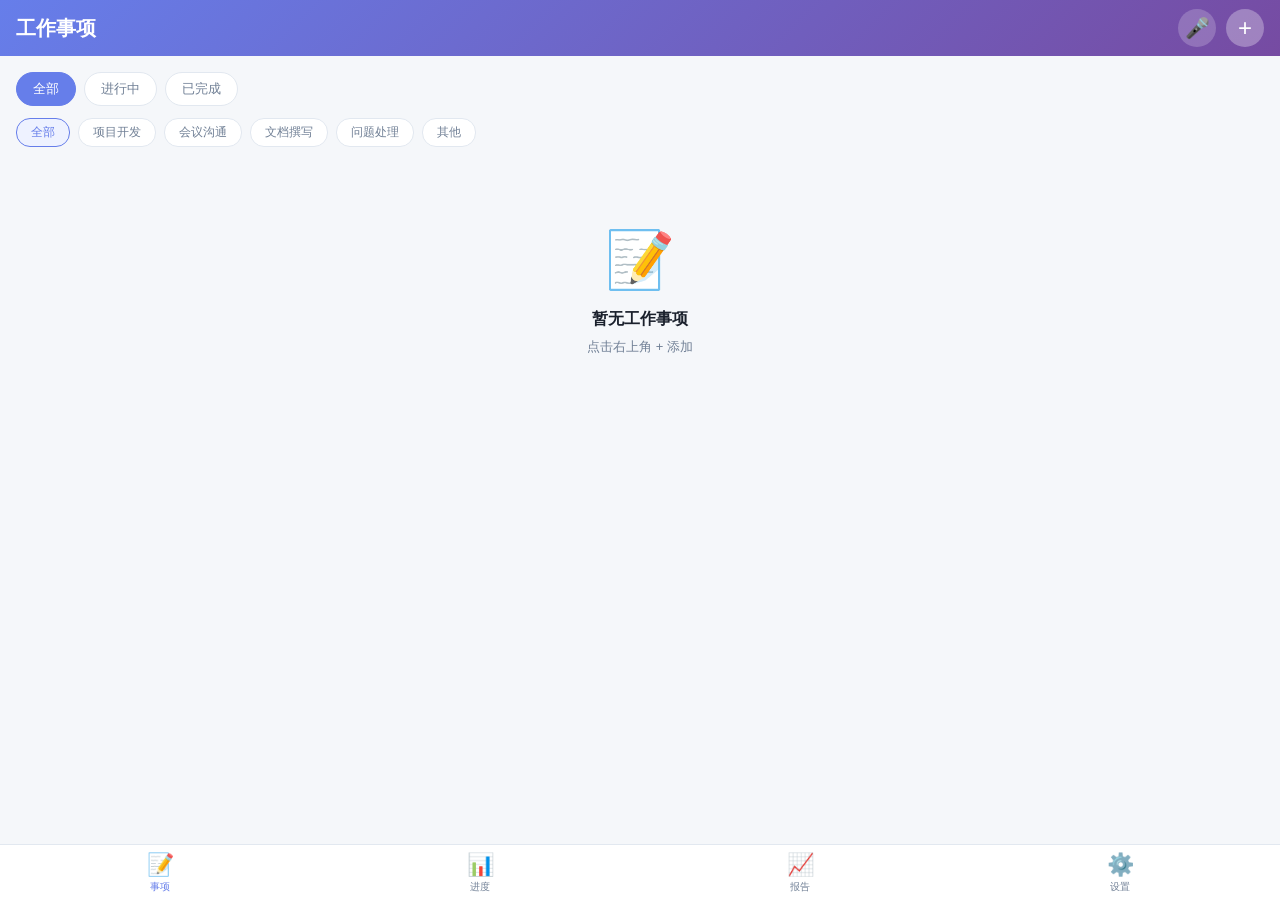
==== commit 5c90dcb9: "修复竖屏时标题栏溢出导致白字不可见的问题 iPhone 竖屏时 safe-area-inset-top 约59px，但 header 高度固定为56px， 导致标题文字溢出到白色内容区。改为 heig" ====
--- a/index.html
+++ b/index.html
@@ -7,341 +7,10 @@
     <meta name="apple-mobile-web-app-status-bar-style" content="black-translucent">
     <meta name="apple-mobile-web-app-title" content="工作备忘录">
     <meta name="theme-color" content="#667eea">
+    <link rel="apple-touch-icon" href="icons/apple-touch-icon.png">
+    <link rel="manifest" href="manifest.json">
     <title>工作备忘录</title>
-    <style>
-/* ========== 基础 & 变量 ========== */
-:root {
-    --primary: #667eea;
-    --gradient: linear-gradient(135deg, #667eea 0%, #764ba2 100%);
-    --success: #48bb78;
-    --warning: #ed8936;
-    --danger: #f56565;
-    --wechat: #07c160;
-    --bg: #f5f7fa;
-    --card: #ffffff;
-    --text: #1a202c;
-    --text2: #718096;
-    --border: #e2e8f0;
-    --safe-top: env(safe-area-inset-top, 0px);
-    --safe-bottom: env(safe-area-inset-bottom, 0px);
-    --tab-h: 56px;
-    --header-h: 56px;
-}
-
-* { margin: 0; padding: 0; box-sizing: border-box; -webkit-tap-highlight-color: transparent; }
-html, body {
-    height: 100%; overflow: hidden;
-    font-family: -apple-system, BlinkMacSystemFont, 'SF Pro Display', 'PingFang SC', sans-serif;
-    background: var(--bg); color: var(--text); -webkit-font-smoothing: antialiased;
-}
-#app { height: 100%; display: flex; flex-direction: column; }
-
-/* ========== 顶部栏 ========== */
-.app-header {
-    height: var(--header-h); padding: 0 16px; padding-top: var(--safe-top);
-    background: var(--gradient); color: white;
-    display: flex; align-items: center; justify-content: space-between;
-    flex-shrink: 0; z-index: 10;
-}
-.app-header h1 { font-size: 20px; font-weight: 700; }
-.header-actions { display: flex; gap: 10px; }
-.icon-btn {
-    width: 38px; height: 38px; border: none; background: rgba(255,255,255,0.2);
-    color: white; border-radius: 50%; font-size: 20px;
-    display: flex; align-items: center; justify-content: center; cursor: pointer;
-}
-.icon-btn:active { background: rgba(255,255,255,0.35); }
-.icon-btn.primary { background: rgba(255,255,255,0.3); font-size: 24px; }
-
-/* ========== 页面 ========== */
-.page {
-    display: none; flex: 1; overflow-y: auto; -webkit-overflow-scrolling: touch;
-    padding: 16px; padding-bottom: calc(var(--tab-h) + var(--safe-bottom) + 16px);
-}
-.page.active { display: block; }
-
-/* ========== 底部导航 ========== */
-.tab-bar {
-    position: fixed; bottom: 0; left: 0; right: 0;
-    height: calc(var(--tab-h) + var(--safe-bottom)); padding-bottom: var(--safe-bottom);
-    background: rgba(255,255,255,0.92); backdrop-filter: blur(20px); -webkit-backdrop-filter: blur(20px);
-    border-top: 0.5px solid var(--border); display: flex; z-index: 100;
-}
-.tab-item {
-    flex: 1; display: flex; flex-direction: column; align-items: center; justify-content: center;
-    gap: 2px; border: none; background: none; color: var(--text2);
-    font-size: 10px; cursor: pointer;
-}
-.tab-item.active { color: var(--primary); }
-.tab-icon { font-size: 22px; }
-.tab-label { font-weight: 500; }
-
-/* ========== 筛选/分类栏 ========== */
-.filter-bar { display: flex; gap: 8px; margin-bottom: 12px; }
-.filter-chip {
-    padding: 7px 16px; border: 1.5px solid var(--border); border-radius: 20px;
-    background: var(--card); font-size: 13px; color: var(--text2);
-    white-space: nowrap; cursor: pointer; flex-shrink: 0;
-}
-.filter-chip.active { background: var(--primary); color: white; border-color: var(--primary); }
-.category-bar { display: flex; gap: 8px; margin-bottom: 16px; overflow-x: auto; padding-bottom: 4px; }
-.cat-chip {
-    padding: 5px 14px; border: 1px solid var(--border); border-radius: 14px;
-    font-size: 12px; background: var(--card); color: var(--text2);
-    white-space: nowrap; cursor: pointer; flex-shrink: 0;
-}
-.cat-chip.active { background: #eef2ff; color: var(--primary); border-color: var(--primary); }
-
-/* ========== 任务卡片 ========== */
-.task-list { display: flex; flex-direction: column; gap: 10px; }
-.task-card {
-    background: var(--card); border-radius: 14px; padding: 16px;
-    display: flex; gap: 12px; box-shadow: 0 1px 3px rgba(0,0,0,0.06);
-    position: relative; overflow: hidden;
-}
-.task-card::before { content:''; position:absolute; left:0; top:0; bottom:0; width:4px; }
-.task-card.high::before { background: var(--danger); }
-.task-card.medium::before { background: var(--warning); }
-.task-card.low::before { background: var(--success); }
-.task-card.done { opacity: 0.5; }
-.task-card.done .task-title { text-decoration: line-through; }
-.task-check {
-    width: 24px; height: 24px; border: 2px solid var(--border); border-radius: 50%;
-    flex-shrink: 0; display: flex; align-items: center; justify-content: center;
-    cursor: pointer; margin-top: 2px;
-}
-.task-check.checked { background: var(--success); border-color: var(--success); color: white; font-size: 14px; }
-.task-body { flex: 1; min-width: 0; }
-.task-title { font-weight: 600; font-size: 15px; margin-bottom: 4px; word-break: break-word; }
-.task-desc { font-size: 13px; color: var(--text2); margin-bottom: 8px; word-break: break-word; }
-.task-tags { display: flex; gap: 6px; flex-wrap: wrap; }
-.tag { padding: 2px 8px; border-radius: 10px; font-size: 11px; font-weight: 500; }
-.tag-cat { background: #eef2ff; color: var(--primary); }
-.tag-high { background: #fff5f5; color: #c53030; }
-.tag-medium { background: #fffaf0; color: #c05621; }
-.tag-low { background: #f0fff4; color: #276749; }
-.task-delete {
-    position: absolute; right: 12px; top: 12px; background: none; border: none;
-    color: var(--text2); font-size: 18px; cursor: pointer; padding: 4px; opacity: 0;
-}
-.task-card:active .task-delete { opacity: 1; }
-
-/* ========== 周导航 ========== */
-.week-nav { display: flex; align-items: center; justify-content: space-between; padding: 0 8px; margin-bottom: 12px; }
-.week-nav button {
-    width: 36px; height: 36px; border: none; background: var(--card);
-    border-radius: 10px; font-size: 20px; cursor: pointer; box-shadow: 0 1px 3px rgba(0,0,0,0.06);
-}
-.week-nav span { font-weight: 600; font-size: 15px; }
-.week-dots { display: flex; justify-content: space-between; gap: 6px; margin-bottom: 20px; }
-.week-dot {
-    flex: 1; text-align: center; padding: 10px 4px; border-radius: 12px;
-    background: var(--card); cursor: pointer; box-shadow: 0 1px 3px rgba(0,0,0,0.04);
-}
-.week-dot.today { background: var(--primary); color: white; }
-.week-dot.has-data::after { content:''; display:block; width:5px; height:5px; background:var(--success); border-radius:50%; margin:4px auto 0; }
-.week-dot.today.has-data::after { background: white; }
-.dot-name { font-size: 11px; opacity: 0.6; }
-.dot-date { font-size: 16px; font-weight: 700; }
-
-/* ========== 进度卡片 ========== */
-.progress-list { display: flex; flex-direction: column; gap: 10px; }
-.progress-card {
-    background: var(--card); border-radius: 14px; padding: 16px;
-    box-shadow: 0 1px 3px rgba(0,0,0,0.06); position: relative;
-}
-.progress-date { font-size: 13px; color: var(--primary); font-weight: 600; margin-bottom: 8px; }
-.progress-ref {
-    display: inline-block; background: #eef2ff; color: var(--primary);
-    padding: 2px 10px; border-radius: 10px; font-size: 12px; margin-bottom: 8px;
-}
-.progress-text { font-size: 14px; line-height: 1.6; word-break: break-word; }
-.progress-del { position: absolute; right: 12px; top: 12px; background: none; border: none; color: #ccc; font-size: 16px; cursor: pointer; }
-
-/* ========== 语音面板 ========== */
-.voice-panel { display: none; position: fixed; top:0; left:0; right:0; bottom:0; z-index: 200; }
-.voice-panel.show { display: flex; flex-direction: column; }
-.voice-backdrop { flex: 1; background: rgba(0,0,0,0.4); }
-.voice-sheet {
-    background: var(--card); border-radius: 20px 20px 0 0;
-    padding: 20px 24px calc(20px + var(--safe-bottom));
-    text-align: center; animation: sheetUp 0.3s ease;
-}
-@keyframes sheetUp { from { transform: translateY(100%); } to { transform: translateY(0); } }
-.voice-indicator { width: 36px; height: 4px; background: var(--border); border-radius: 2px; margin: 0 auto 20px; }
-.voice-ring {
-    width: 80px; height: 80px; border-radius: 50%; background: var(--gradient);
-    display: flex; align-items: center; justify-content: center; margin: 0 auto 16px;
-    transition: box-shadow 0.3s;
-}
-.voice-ring.recording { animation: ringPulse 1.2s infinite; }
-@keyframes ringPulse {
-    0%,100% { box-shadow: 0 0 0 0 rgba(102,126,234,0.5); }
-    50% { box-shadow: 0 0 0 20px rgba(102,126,234,0); }
-}
-.mic-icon { font-size: 32px; }
-.voice-status { font-size: 16px; font-weight: 600; margin-bottom: 6px; }
-.voice-hint { font-size: 13px; color: var(--text2); margin-bottom: 20px; }
-.voice-record-btn {
-    width: 100%; padding: 14px; border: none; border-radius: 14px;
-    background: var(--gradient); color: white; font-size: 16px; font-weight: 600; cursor: pointer;
-}
-.voice-record-btn.recording { background: var(--danger); }
-.voice-result {
-    margin-top: 16px; background: #f8f9fa; border-radius: 12px;
-    padding: 14px; text-align: left; font-size: 14px; display: none;
-}
-.voice-result.show { display: block; }
-
-/* ========== 报告 ========== */
-.report-type-toggle { display: flex; background: var(--card); border-radius: 12px; padding: 4px; margin-bottom: 16px; }
-.toggle-btn {
-    flex: 1; padding: 10px; border: none; border-radius: 10px; background: transparent;
-    font-size: 14px; font-weight: 600; color: var(--text2); cursor: pointer;
-}
-.toggle-btn.active { background: var(--primary); color: white; }
-.report-config { display: flex; gap: 10px; align-items: flex-end; margin-bottom: 16px; }
-.report-select { flex: 1; }
-.report-select label { display: block; font-size: 12px; color: var(--text2); margin-bottom: 6px; }
-.report-select input { width: 100%; padding: 10px 12px; border: 1px solid var(--border); border-radius: 10px; font-size: 14px; }
-.btn-generate {
-    padding: 10px 20px; background: var(--gradient); color: white; border: none;
-    border-radius: 10px; font-size: 14px; font-weight: 600; white-space: nowrap; cursor: pointer;
-}
-.report-preview {
-    background: var(--card); border-radius: 14px; padding: 20px; min-height: 200px;
-    margin-bottom: 16px; box-shadow: 0 1px 3px rgba(0,0,0,0.06);
-}
-.report-day { margin-bottom: 20px; }
-.report-day:last-child { margin-bottom: 0; }
-.report-day-title { font-weight: 700; font-size: 14px; color: var(--primary); margin-bottom: 10px; padding-bottom: 6px; border-bottom: 1.5px solid #eef2ff; }
-.report-item { padding: 8px 0 8px 16px; font-size: 14px; position: relative; line-height: 1.5; }
-.report-item::before { content: '•'; position: absolute; left: 0; color: var(--primary); font-weight: bold; }
-.share-actions { display: flex; gap: 10px; }
-.btn-share {
-    flex: 1; padding: 14px; border: 1.5px solid var(--border); border-radius: 12px;
-    background: var(--card); font-size: 14px; font-weight: 600; cursor: pointer;
-    display: flex; align-items: center; justify-content: center; gap: 8px;
-}
-.btn-share:active { transform: scale(0.97); }
-.btn-share.wechat { background: var(--wechat); color: white; border-color: var(--wechat); }
-.share-icon { font-size: 18px; }
-
-/* ========== 设置 ========== */
-.settings-group {
-    background: var(--card); border-radius: 14px; padding: 18px;
-    margin-bottom: 14px; box-shadow: 0 1px 3px rgba(0,0,0,0.04);
-}
-.settings-group h3 { font-size: 15px; margin-bottom: 14px; }
-.setting-desc { font-size: 13px; color: var(--text2); margin-bottom: 14px; line-height: 1.5; }
-.category-editor { display: flex; flex-wrap: wrap; gap: 8px; margin-bottom: 12px; }
-.cat-edit-chip {
-    display: flex; align-items: center; gap: 6px; padding: 6px 14px;
-    background: #f8f9fa; border-radius: 16px; font-size: 13px;
-}
-.cat-edit-chip button { background: none; border: none; color: #ccc; font-size: 16px; cursor: pointer; padding: 0; line-height: 1; }
-.cat-edit-chip button:active { color: var(--danger); }
-.add-category-row { display: flex; gap: 8px; }
-.add-category-row input { flex: 1; padding: 10px 14px; border: 1px solid var(--border); border-radius: 10px; font-size: 14px; }
-.add-category-row button { padding: 10px 18px; background: var(--primary); color: white; border: none; border-radius: 10px; font-size: 14px; cursor: pointer; }
-.setting-row { display: flex; justify-content: space-between; align-items: center; padding: 10px 0; }
-.setting-row span { font-size: 15px; }
-.time-input { padding: 8px 12px; border: 1px solid var(--border); border-radius: 8px; font-size: 14px; }
-.setting-note { font-size: 12px; color: var(--text2); margin-top: 8px; line-height: 1.5; }
-
-/* Switch */
-.switch { position: relative; width: 50px; height: 28px; }
-.switch input { opacity: 0; width: 0; height: 0; }
-.slider {
-    position: absolute; top:0; left:0; right:0; bottom:0;
-    background: #ccc; border-radius: 28px; transition: 0.3s; cursor: pointer;
-}
-.slider::before { content:''; position:absolute; width:24px; height:24px; background:white; border-radius:50%; left:2px; top:2px; transition:0.3s; }
-.switch input:checked + .slider { background: var(--success); }
-.switch input:checked + .slider::before { transform: translateX(22px); }
-
-/* 微信推送通道 */
-.wechat-channel { border: 1px solid var(--border); border-radius: 12px; margin-bottom: 10px; overflow: hidden; }
-.channel-header {
-    display: flex; align-items: center; gap: 10px; padding: 14px;
-    cursor: pointer; font-size: 14px; font-weight: 500;
-}
-.channel-dot { width: 10px; height: 10px; border-radius: 50%; background: #ccc; flex-shrink: 0; }
-.channel-dot.active { background: var(--success); }
-.channel-arrow { margin-left: auto; font-size: 18px; color: var(--text2); transition: transform 0.2s; }
-.channel-body { padding: 0 14px 14px; }
-.channel-step { font-size: 13px; color: var(--text2); margin-bottom: 10px; line-height: 1.6; }
-.channel-step strong { color: var(--text); }
-.link-btn {
-    display: inline-block; padding: 6px 14px; background: #eef2ff; color: var(--primary);
-    border-radius: 8px; text-decoration: none; font-size: 13px; margin-top: 6px;
-}
-.btn-test {
-    width: 100%; padding: 10px; background: #eef2ff; color: var(--primary);
-    border: none; border-radius: 10px; font-size: 14px; font-weight: 500; cursor: pointer;
-}
-.btn-test:active { background: #dbeafe; }
-.btn-push-now {
-    width: 100%; padding: 14px; background: var(--wechat); color: white;
-    border: none; border-radius: 12px; font-size: 15px; font-weight: 600; cursor: pointer;
-}
-.btn-push-now:active { opacity: 0.9; }
-
-.btn-outline, .btn-danger-outline {
-    width: 100%; padding: 12px; border-radius: 10px; font-size: 14px; cursor: pointer; margin-bottom: 8px;
-}
-.btn-outline { background: var(--card); border: 1.5px solid var(--border); color: var(--text); }
-.btn-danger-outline { background: var(--card); border: 1.5px solid #fed7d7; color: var(--danger); }
-.about-info { text-align: center; color: var(--text2); font-size: 13px; line-height: 1.8; }
-
-/* ========== 弹窗 ========== */
-.modal-overlay {
-    display: none; position: fixed; top:0; left:0; right:0; bottom:0;
-    background: rgba(0,0,0,0.4); z-index: 150; align-items: flex-end;
-}
-.modal-overlay.show { display: flex; }
-.modal-sheet {
-    background: var(--card); border-radius: 20px 20px 0 0;
-    padding: 20px 20px calc(20px + var(--safe-bottom));
-    width: 100%; max-height: 85vh; overflow-y: auto; animation: sheetUp 0.3s ease;
-}
-.modal-handle { width: 36px; height: 4px; background: var(--border); border-radius: 2px; margin: 0 auto 16px; }
-.modal-sheet h3 { font-size: 18px; margin-bottom: 16px; }
-.form-field { margin-bottom: 14px; }
-.form-field label { display: block; font-size: 12px; color: var(--text2); margin-bottom: 6px; }
-.form-field input, .form-field textarea, .form-field select {
-    width: 100%; padding: 12px; border: 1px solid var(--border);
-    border-radius: 10px; font-size: 15px; background: #f8f9fa;
-}
-.form-field input:focus, .form-field textarea:focus, .form-field select:focus {
-    outline: none; border-color: var(--primary); background: white;
-}
-.form-row { display: grid; grid-template-columns: 1fr 1fr; gap: 10px; }
-.modal-actions { display: flex; gap: 10px; margin-top: 6px; }
-.btn-cancel, .btn-confirm {
-    flex: 1; padding: 14px; border: none; border-radius: 12px; font-size: 16px; font-weight: 600; cursor: pointer;
-}
-.btn-cancel { background: #f8f9fa; color: var(--text2); }
-.btn-confirm { background: var(--gradient); color: white; }
-
-/* ========== Toast ========== */
-.toast {
-    position: fixed; top: calc(var(--header-h) + var(--safe-top) + 12px);
-    left: 50%; transform: translateX(-50%) translateY(-100px);
-    background: rgba(0,0,0,0.8); color: white; padding: 12px 24px;
-    border-radius: 12px; font-size: 14px; z-index: 300;
-    transition: transform 0.3s ease; max-width: 85%; text-align: center;
-}
-.toast.show { transform: translateX(-50%) translateY(0); }
-
-/* ========== 空状态 ========== */
-.empty-state { text-align: center; padding: 60px 20px; color: var(--text2); }
-.empty-icon { font-size: 56px; margin-bottom: 16px; }
-.empty-state h4 { font-size: 16px; color: var(--text); margin-bottom: 8px; }
-.empty-state p { font-size: 13px; }
-
-::-webkit-scrollbar { width: 0; height: 0; }
-    </style>
+    <link rel="stylesheet" href="style.css">
 </head>
 <body>
     <div id="app">
@@ -448,7 +117,7 @@
 
             <div class="settings-group">
                 <h3>💬 微信推送</h3>
-                <p class="setting-desc">每日自动推送未完成事项到微信，二选一配置即可</p>
+                <p class="setting-desc">每日自动推送未完成事项到微信，推荐 PushPlus 或 WxPusher（免费无限）</p>
 
                 <div class="wechat-channel">
                     <div class="channel-header" onclick="toggleChannel('serverchan')">
@@ -488,6 +157,51 @@
                             <input type="url" id="wecomWebhook" placeholder="https://qyapi.weixin.qq.com/cgi-bin/webhook/send?key=..." autocomplete="off">
                         </div>
                         <button class="btn-test" onclick="testWeCom()">测试发送</button>
+                    </div>
+                </div>
+
+                <div class="wechat-channel">
+                    <div class="channel-header" onclick="toggleChannel('pushplus')">
+                        <span class="channel-dot" id="dot-pushplus"></span>
+                        <span>PushPlus（推荐，免费200条/天）</span>
+                        <span class="channel-arrow" id="arrow-pushplus">›</span>
+                    </div>
+                    <div class="channel-body" id="body-pushplus" style="display:none;">
+                        <div class="channel-step">
+                            <strong>1.</strong> 微信扫码关注「PushPlus推送」公众号<br>
+                            <a href="https://www.pushplus.plus/" target="_blank" class="link-btn">前往 pushplus.plus</a>
+                        </div>
+                        <div class="channel-step">
+                            <strong>2.</strong> 登录后复制你的 Token
+                        </div>
+                        <div class="form-field" style="margin:8px 0;">
+                            <input type="text" id="pushplusToken" placeholder="粘贴 Token" autocomplete="off">
+                        </div>
+                        <button class="btn-test" onclick="testPushPlus()">测试发送</button>
+                    </div>
+                </div>
+
+                <div class="wechat-channel">
+                    <div class="channel-header" onclick="toggleChannel('wxpusher')">
+                        <span class="channel-dot" id="dot-wxpusher"></span>
+                        <span>WxPusher（免费无限）</span>
+                        <span class="channel-arrow" id="arrow-wxpusher">›</span>
+                    </div>
+                    <div class="channel-body" id="body-wxpusher" style="display:none;">
+                        <div class="channel-step">
+                            <strong>1.</strong> 微信扫码关注「WxPusher」公众号<br>
+                            <a href="https://wxpusher.zjiecode.com/" target="_blank" class="link-btn">前往 wxpusher.zjiecode.com</a>
+                        </div>
+                        <div class="channel-step">
+                            <strong>2.</strong> 创建应用，获取 AppToken 和你的 UID
+                        </div>
+                        <div class="form-field" style="margin:8px 0;">
+                            <input type="text" id="wxpusherToken" placeholder="AppToken" autocomplete="off">
+                        </div>
+                        <div class="form-field" style="margin:8px 0;">
+                            <input type="text" id="wxpusherUid" placeholder="你的 UID" autocomplete="off">
+                        </div>
+                        <button class="btn-test" onclick="testWxPusher()">测试发送</button>
                     </div>
                 </div>
 
@@ -597,655 +311,6 @@
     <!-- Toast -->
     <div class="toast" id="toast"></div>
 
-    <script>
-/* ========== 全局状态 ========== */
-let appData = { tasks: [], progress: [] };
-let settings = {
-    categories: ['项目开发', '会议沟通', '文档撰写', '问题处理', '其他'],
-    notifyTime: '17:00',
-    notifyEnabled: true,
-    autoPush: true,
-    serverChanKey: '',
-    wecomWebhook: ''
-};
-let currentPage = 'tasks';
-let currentFilter = 'all';
-let currentCat = null;
-let currentWeekStart = getWeekStart(new Date());
-let recognition = null;
-let isRecording = false;
-let reportType = 'weekly';
-let reminderTimer = null;
-let lastRemindDate = '';
-
-// ========== 初始化 ==========
-function init() {
-    loadData();
-    loadSettings();
-    initSpeechRecognition();
-    renderAll();
-    setupReminder();
-    setDefaults();
-    bindEvents();
-}
-
-function loadData() {
-    try { const r = localStorage.getItem('wm_data'); if (r) appData = JSON.parse(r); } catch(e) {}
-}
-function saveData() { localStorage.setItem('wm_data', JSON.stringify(appData)); }
-function loadSettings() {
-    try { const r = localStorage.getItem('wm_settings'); if (r) settings = { ...settings, ...JSON.parse(r) }; } catch(e) {}
-}
-function saveSettings() { localStorage.setItem('wm_settings', JSON.stringify(settings)); }
-
-function setDefaults() {
-    const today = new Date().toISOString().split('T')[0];
-    document.getElementById('progressDate').value = today;
-    document.getElementById('reportWeek').value = getWeekInputValue(new Date());
-    document.getElementById('reportMonth').value = today.slice(0, 7);
-}
-
-function bindEvents() {
-    document.querySelectorAll('.modal-overlay').forEach(m => {
-        m.addEventListener('click', e => { if (e.target === m) m.classList.remove('show'); });
-    });
-}
-
-function renderAll() {
-    renderTasks();
-    renderCategoryBar();
-    renderCategoryEditor();
-    renderCalendar();
-    renderProgress();
-    updateSettingsUI();
-}
-
-// ========== 导航 ==========
-function switchTab(page, btn) {
-    currentPage = page;
-    document.querySelectorAll('.page').forEach(p => p.classList.remove('active'));
-    document.getElementById(page + 'Page').classList.add('active');
-    document.querySelectorAll('.tab-item').forEach(t => t.classList.remove('active'));
-    if (btn) btn.classList.add('active');
-    const titles = { tasks: '工作事项', progress: '工作进度', report: '周报月报', settings: '设置' };
-    document.getElementById('pageTitle').textContent = titles[page];
-    document.getElementById('voiceFab').style.display = (page === 'progress' || page === 'tasks') ? 'flex' : 'none';
-    if (page === 'progress') updateProgressTaskSelect();
-}
-
-// ========== 语音识别 ==========
-function initSpeechRecognition() {
-    const SR = window.SpeechRecognition || window.webkitSpeechRecognition;
-    if (!SR) return;
-    recognition = new SR();
-    recognition.lang = 'zh-CN';
-    recognition.continuous = false;
-    recognition.interimResults = false;
-    recognition.onstart = () => {
-        isRecording = true;
-        document.getElementById('voiceStatus').textContent = '正在聆听...';
-        document.getElementById('voiceRecordBtn').classList.add('recording');
-        document.getElementById('recordLabel').textContent = '停止录音';
-        document.getElementById('voiceRing').classList.add('recording');
-    };
-    recognition.onresult = (e) => {
-        const text = e.results[0][0].transcript;
-        document.getElementById('voiceResult').textContent = '识别结果：' + text;
-        document.getElementById('voiceResult').classList.add('show');
-        if (confirm('已识别：\n\n"' + text + '"\n\n添加为工作进度？')) {
-            const today = new Date().toISOString().split('T')[0];
-            let relTask = null;
-            for (const t of appData.tasks) {
-                if (!t.completed && text.includes(t.title.substring(0, Math.min(4, t.title.length)))) { relTask = t; break; }
-            }
-            appData.progress.push({ id: Date.now(), date: today, taskId: relTask ? relTask.id : null, content: text, createdAt: new Date().toISOString() });
-            saveData();
-            renderCalendar(); renderProgress();
-            showToast('✅ 已添加工作进度');
-        }
-        closeVoicePanel();
-    };
-    recognition.onerror = () => { showToast('语音识别失败'); stopRecordingUI(); };
-    recognition.onend = () => stopRecordingUI();
-}
-
-function stopRecordingUI() {
-    isRecording = false;
-    document.getElementById('voiceStatus').textContent = '点击下方按钮开始说话';
-    document.getElementById('voiceRecordBtn').classList.remove('recording');
-    document.getElementById('recordLabel').textContent = '开始录音';
-    document.getElementById('voiceRing').classList.remove('recording');
-}
-
-function toggleVoicePanel() { document.getElementById('voicePanel').classList.toggle('show'); document.getElementById('voiceResult').classList.remove('show'); }
-function closeVoicePanel() { document.getElementById('voicePanel').classList.remove('show'); if (isRecording && recognition) recognition.stop(); }
-function toggleRecording() {
-    if (!recognition) { showToast('浏览器不支持语音识别'); return; }
-    isRecording ? recognition.stop() : (document.getElementById('voiceResult').classList.remove('show'), recognition.start());
-}
-
-// ========== 工作事项 ==========
-function renderTasks() {
-    const list = document.getElementById('taskList');
-    let tasks = [...appData.tasks];
-    if (currentFilter === 'pending') tasks = tasks.filter(t => !t.completed);
-    else if (currentFilter === 'completed') tasks = tasks.filter(t => t.completed);
-    if (currentCat) tasks = tasks.filter(t => t.category === currentCat);
-    const pO = { high: 0, medium: 1, low: 2 };
-    tasks.sort((a, b) => { if (a.completed !== b.completed) return a.completed ? 1 : -1; return pO[a.priority] - pO[b.priority]; });
-    if (!tasks.length) { list.innerHTML = '<div class="empty-state"><div class="empty-icon">📝</div><h4>暂无工作事项</h4><p>点击右上角 + 添加</p></div>'; return; }
-    list.innerHTML = tasks.map(t => `
-        <div class="task-card ${t.priority} ${t.completed ? 'done' : ''}">
-            <div class="task-check ${t.completed ? 'checked' : ''}" onclick="toggleTask(${t.id})">${t.completed ? '✓' : ''}</div>
-            <div class="task-body">
-                <div class="task-title">${esc(t.title)}</div>
-                ${t.desc ? `<div class="task-desc">${esc(t.desc)}</div>` : ''}
-                <div class="task-tags">
-                    ${t.category ? `<span class="tag tag-cat">${esc(t.category)}</span>` : ''}
-                    <span class="tag tag-${t.priority}">${t.priority === 'high' ? '高' : t.priority === 'medium' ? '中' : '低'}优先级</span>
-                </div>
-            </div>
-            <button class="task-delete" onclick="deleteTask(${t.id})">×</button>
-        </div>`).join('');
-}
-
-function filterTasks(filter, btn) {
-    currentFilter = filter;
-    document.querySelectorAll('.filter-chip').forEach(c => c.classList.remove('active'));
-    btn.classList.add('active');
-    renderTasks();
-}
-
-function renderCategoryBar() {
-    document.getElementById('categoryBar').innerHTML =
-        `<span class="cat-chip ${currentCat === null ? 'active' : ''}" onclick="filterCat(null)">全部</span>` +
-        settings.categories.map(c => `<span class="cat-chip ${currentCat === c ? 'active' : ''}" onclick="filterCat('${esc(c)}')">${esc(c)}</span>`).join('');
-}
-
-function filterCat(cat) { currentCat = cat; renderCategoryBar(); renderTasks(); }
-
-function handleAdd() {
-    if (currentPage === 'tasks') showModal('taskModal');
-    else if (currentPage === 'progress') { updateProgressTaskSelect(); showModal('progressModal'); }
-}
-
-function submitTask() {
-    const title = document.getElementById('taskTitle').value.trim();
-    if (!title) { showToast('请输入标题'); return; }
-    appData.tasks.push({
-        id: Date.now(), title,
-        desc: document.getElementById('taskDesc').value.trim(),
-        category: document.getElementById('taskCategory').value,
-        priority: document.getElementById('taskPriority').value,
-        completed: false, createdAt: new Date().toISOString()
-    });
-    saveData();
-    document.getElementById('taskTitle').value = '';
-    document.getElementById('taskDesc').value = '';
-    closeModal('taskModal');
-    renderTasks();
-    showToast('✅ 已添加');
-}
-
-function toggleTask(id) { const t = appData.tasks.find(x => x.id === id); if (t) { t.completed = !t.completed; saveData(); renderTasks(); } }
-function deleteTask(id) { appData.tasks = appData.tasks.filter(t => t.id !== id); saveData(); renderTasks(); }
-
-// ========== 工作进度 ==========
-function updateProgressTaskSelect() {
-    document.getElementById('progressTask').innerHTML = '<option value="">不关联</option>' +
-        appData.tasks.filter(t => !t.completed).map(t => `<option value="${t.id}">${esc(t.title)}</option>`).join('');
-}
-
-function renderCalendar() {
-    const dots = document.getElementById('weekDots');
-    const days = ['日', '一', '二', '三', '四', '五', '六'];
-    const today = new Date().toISOString().split('T')[0];
-    let html = '';
-    for (let i = 0; i < 7; i++) {
-        const d = new Date(currentWeekStart); d.setDate(d.getDate() + i);
-        const ds = d.toISOString().split('T')[0];
-        const has = appData.progress.some(p => p.date === ds);
-        html += `<div class="week-dot ${ds === today ? 'today' : ''} ${has ? 'has-data' : ''}" onclick="addProgressForDate('${ds}')">
-            <div class="dot-name">${days[d.getDay()]}</div><div class="dot-date">${d.getDate()}</div></div>`;
-    }
-    dots.innerHTML = html;
-    const end = new Date(currentWeekStart); end.setDate(end.getDate() + 6);
-    document.getElementById('weekRange').textContent = `${currentWeekStart.getMonth() + 1}/${currentWeekStart.getDate()} - ${end.getMonth() + 1}/${end.getDate()}`;
-}
-
-function changeWeek(offset) { currentWeekStart.setDate(currentWeekStart.getDate() + offset * 7); renderCalendar(); renderProgress(); }
-function addProgressForDate(date) { document.getElementById('progressDate').value = date; updateProgressTaskSelect(); showModal('progressModal'); }
-
-function renderProgress() {
-    const list = document.getElementById('progressList');
-    const end = new Date(currentWeekStart); end.setDate(end.getDate() + 6);
-    let items = appData.progress.filter(p => p.date >= currentWeekStart.toISOString().split('T')[0] && p.date <= end.toISOString().split('T')[0]);
-    items.sort((a, b) => b.date.localeCompare(a.date) || b.id - a.id);
-    if (!items.length) { list.innerHTML = '<div class="empty-state"><div class="empty-icon">📊</div><h4>本周暂无记录</h4><p>点击日期或 + 添加</p></div>'; return; }
-    list.innerHTML = items.map(p => {
-        const task = p.taskId ? appData.tasks.find(t => t.id === p.taskId) : null;
-        return `<div class="progress-card">
-            <div class="progress-date">${p.date} ${getWeekday(p.date)}</div>
-            ${task ? `<div class="progress-ref">${esc(task.title)}</div>` : ''}
-            <div class="progress-text">${esc(p.content)}</div>
-            <button class="progress-del" onclick="deleteProgress(${p.id})">×</button></div>`;
-    }).join('');
-}
-
-function submitProgress() {
-    const date = document.getElementById('progressDate').value;
-    const content = document.getElementById('progressContent').value.trim();
-    if (!date || !content) { showToast('请填写日期和内容'); return; }
-    const taskId = document.getElementById('progressTask').value;
-    appData.progress.push({ id: Date.now(), date, taskId: taskId ? parseInt(taskId) : null, content, createdAt: new Date().toISOString() });
-    saveData();
-    document.getElementById('progressContent').value = '';
-    document.getElementById('progressTask').value = '';
-    closeModal('progressModal');
-    renderCalendar(); renderProgress();
-    showToast('✅ 已记录');
-}
-
-function deleteProgress(id) { appData.progress = appData.progress.filter(p => p.id !== id); saveData(); renderCalendar(); renderProgress(); }
-
-// ========== 周报月报 ==========
-function switchReport(type, btn) {
-    reportType = type;
-    document.querySelectorAll('.toggle-btn').forEach(b => b.classList.remove('active'));
-    btn.classList.add('active');
-    document.getElementById('weeklySelect').style.display = type === 'weekly' ? '' : 'none';
-    document.getElementById('monthlySelect').style.display = type === 'monthly' ? '' : 'none';
-}
-
-function generateReport() { reportType === 'weekly' ? generateWeekly() : generateMonthly(); }
-
-function generateWeekly() {
-    const ws = document.getElementById('reportWeek').value;
-    if (!ws) { showToast('请选择周次'); return; }
-    const { start, end } = parseWeekInput(ws);
-    const items = [];
-    for (let d = new Date(start); d <= end; d.setDate(d.getDate() + 1)) {
-        const ds = d.toISOString().split('T')[0];
-        appData.progress.filter(p => p.date === ds).forEach(p => {
-            const task = p.taskId ? appData.tasks.find(t => t.id === p.taskId) : null;
-            items.push({ date: ds, weekday: getWeekday(ds), content: p.content, taskName: task ? task.title : null, category: task ? task.category : '' });
-        });
-    }
-    renderReportItems(items);
-    window._reportData = items; window._reportLabel = ws;
-}
-
-function generateMonthly() {
-    const ms = document.getElementById('reportMonth').value;
-    if (!ms) { showToast('请选择月份'); return; }
-    const [y, m] = ms.split('-');
-    const start = new Date(y, m - 1, 1), end = new Date(y, m, 0);
-    const items = [];
-    for (let d = new Date(start); d <= end; d.setDate(d.getDate() + 1)) {
-        const ds = d.toISOString().split('T')[0];
-        appData.progress.filter(p => p.date === ds).forEach(p => {
-            const task = p.taskId ? appData.tasks.find(t => t.id === p.taskId) : null;
-            items.push({ date: ds, weekday: getWeekday(ds), content: p.content, taskName: task ? task.title : null, category: task ? task.category : '其他' });
-        });
-    }
-    renderReportItems(items, true);
-    window._reportData = items; window._reportLabel = ms;
-}
-
-function renderReportItems(items, isMonthly = false) {
-    const preview = document.getElementById('reportPreview');
-    if (!items.length) { preview.innerHTML = '<div class="empty-state"><div class="empty-icon">📄</div><h4>该时间段暂无记录</h4></div>'; return; }
-    const grouped = {};
-    items.forEach(i => { if (!grouped[i.date]) grouped[i.date] = []; grouped[i.date].push(i); });
-    let html = '';
-    if (isMonthly) {
-        const cs = {};
-        items.forEach(i => { cs[i.category || '其他'] = (cs[i.category || '其他'] || 0) + 1; });
-        html += '<div style="margin-bottom:20px;padding:12px;background:#f8f9fa;border-radius:10px;">';
-        html += '<div style="font-weight:700;margin-bottom:8px;color:#667eea;">分类统计</div>';
-        Object.entries(cs).forEach(([c, n]) => { html += `<div style="display:flex;justify-content:space-between;padding:6px 0;border-bottom:1px solid #e2e8f0;font-size:13px;"><span>${esc(c)}</span><span style="font-weight:600;">${n} 条</span></div>`; });
-        html += '</div>';
-    }
-    Object.entries(grouped).forEach(([date, dayItems]) => {
-        html += `<div class="report-day"><div class="report-day-title">${date} ${dayItems[0].weekday}</div>`;
-        dayItems.forEach((item, i) => {
-            html += `<div class="report-item">${i + 1}. ${esc(item.content)}${item.taskName ? `<span style="color:#667eea;font-size:12px;"> 【${esc(item.taskName)}】</span>` : ''}</div>`;
-        });
-        html += '</div>';
-    });
-    preview.innerHTML = html;
-}
-
-function exportExcel() {
-    if (!window._reportData || !window._reportData.length) { showToast('请先生成报告'); return; }
-    const headers = ['日期', '星期', '工作内容', '关联事项', '分类'];
-    const rows = window._reportData.map(i => [i.date, i.weekday, i.content, i.taskName || '-', i.category || '-']);
-    const csv = '\uFEFF' + [headers, ...rows].map(r => r.map(c => `"${String(c).replace(/"/g, '""')}"`).join(',')).join('\n');
-    downloadFile(csv, `工作${reportType === 'weekly' ? '周报' : '月报'}_${window._reportLabel || ''}.csv`, 'text/csv;charset=utf-8');
-    showToast('✅ 已导出');
-}
-
-function shareToWechat() {
-    if (!window._reportData || !window._reportData.length) { showToast('请先生成报告'); return; }
-    if (navigator.share) {
-        const text = window._reportData.map(i => `${i.date} ${i.weekday}: ${i.content}${i.taskName ? ' 【' + i.taskName + '】' : ''}`).join('\n');
-        // 生成文件
-        const headers = ['日期', '星期', '工作内容', '关联事项', '分类'];
-        const rows = window._reportData.map(i => [i.date, i.weekday, i.content, i.taskName || '-', i.category || '-']);
-        const csv = '\uFEFF' + [headers, ...rows].map(r => r.map(c => `"${String(c).replace(/"/g, '""')}"`).join(',')).join('\n');
-        const file = new File([csv], `工作${reportType === 'weekly' ? '周报' : '月报'}.csv`, { type: 'text/csv' });
-        navigator.share({ title: `工作${reportType === 'weekly' ? '周报' : '月报'}`, text, files: [file] }).catch(() => {
-            navigator.share({ title: `工作${reportType === 'weekly' ? '周报' : '月报'}`, text }).catch(() => {});
-        });
-    } else {
-        exportExcel();
-    }
-}
-
-// ========== 微信推送 ==========
-function toggleChannel(name) {
-    const body = document.getElementById('body-' + name);
-    const arrow = document.getElementById('arrow-' + name);
-    const isOpen = body.style.display !== 'none';
-    body.style.display = isOpen ? 'none' : 'block';
-    arrow.textContent = isOpen ? '›' : '⌄';
-}
-
-function updatePushDots() {
-    const scKey = document.getElementById('serverChanKey').value.trim();
-    const wcHook = document.getElementById('wecomWebhook').value.trim();
-    document.getElementById('dot-serverchan').classList.toggle('active', !!scKey);
-    document.getElementById('dot-wecom').classList.toggle('active', !!wcHook);
-}
-
-async function testServerChan() {
-    const key = document.getElementById('serverChanKey').value.trim();
-    if (!key) { showToast('请先输入 SendKey'); return; }
-    settings.serverChanKey = key;
-    saveSettings();
-    updatePushDots();
-    showToast('正在发送...');
-    try {
-        const res = await fetch(`https://sctapi.ftqq.com/${key}.send`, {
-            method: 'POST',
-            headers: { 'Content-Type': 'application/x-www-form-urlencoded' },
-            body: 'title=工作备忘录测试&desp=这是一条测试消息，如果你看到了，说明微信推送配置成功！'
-        });
-        const data = await res.json();
-        if (data.code === 0) showToast('✅ 发送成功，请查看微信');
-        else showToast('❌ 发送失败：' + (data.message || '未知错误'));
-    } catch (e) {
-        showToast('❌ 网络错误：' + e.message);
-    }
-}
-
-async function testWeCom() {
-    const webhook = document.getElementById('wecomWebhook').value.trim();
-    if (!webhook) { showToast('请先输入 Webhook 地址'); return; }
-    settings.wecomWebhook = webhook;
-    saveSettings();
-    updatePushDots();
-    showToast('正在发送...');
-    try {
-        const res = await fetch(webhook, {
-            method: 'POST',
-            headers: { 'Content-Type': 'application/json' },
-            body: JSON.stringify({ msgtype: 'text', text: { content: '📋 工作备忘录测试\n\n这是一条测试消息，如果你看到了，说明企业微信推送配置成功！' } })
-        });
-        const data = await res.json();
-        if (data.errcode === 0) showToast('✅ 发送成功，请查看企业微信');
-        else showToast('❌ 发送失败：' + (data.errmsg || '未知错误'));
-    } catch (e) {
-        showToast('❌ 网络错误：' + e.message);
-    }
-}
-
-// 构造推送内容
-function buildPushContent() {
-    const today = new Date();
-    const dateStr = today.toLocaleDateString('zh-CN', { year: 'numeric', month: 'long', day: 'numeric', weekday: 'long' });
-    const incomplete = appData.tasks.filter(t => !t.completed);
-
-    if (incomplete.length === 0) return null;
-
-    let title = `⏰ 工作提醒（${dateStr}）`;
-    let text = `**${dateStr}**\n\n`;
-    text += `您有 **${incomplete.length}** 个未完成事项：\n\n`;
-
-    const pLabel = { high: '🔴', medium: '🟡', low: '🟢' };
-    incomplete.forEach((t, i) => {
-        text += `${i + 1}. ${pLabel[t.priority] || ''} ${t.title}`;
-        if (t.category) text += ` [${t.category}]`;
-        text += '\n';
-    });
-
-    // 今日进度
-    const todayStr = today.toISOString().split('T')[0];
-    const todayProgress = appData.progress.filter(p => p.date === todayStr);
-    if (todayProgress.length > 0) {
-        text += `\n---\n**今日进度**（${todayProgress.length} 条）：\n\n`;
-        todayProgress.forEach((p, i) => {
-            text += `${i + 1}. ${p.content}\n`;
-        });
-    }
-
-    text += '\n---\n💡 打开工作备忘录及时更新进度';
-
-    return { title, text };
-}
-
-// 通过 Server酱 发送
-async function pushViaServerChan(title, text) {
-    if (!settings.serverChanKey) return false;
-    try {
-        const res = await fetch(`https://sctapi.ftqq.com/${settings.serverChanKey}.send`, {
-            method: 'POST',
-            headers: { 'Content-Type': 'application/x-www-form-urlencoded' },
-            body: `title=${encodeURIComponent(title)}&desp=${encodeURIComponent(text)}`
-        });
-        const data = await res.json();
-        return data.code === 0;
-    } catch (e) { console.error('Server酱推送失败:', e); return false; }
-}
-
-// 通过 企业微信 发送
-async function pushViaWeCom(title, text) {
-    if (!settings.wecomWebhook) return false;
-    try {
-        const content = title + '\n\n' + text.replace(/\*\*/g, '').replace(/---/g, '————————');
-        const res = await fetch(settings.wecomWebhook, {
-            method: 'POST',
-            headers: { 'Content-Type': 'application/json' },
-            body: JSON.stringify({ msgtype: 'text', text: { content } })
-        });
-        const data = await res.json();
-        return data.errcode === 0;
-    } catch (e) { console.error('企业微信推送失败:', e); return false; }
-}
-
-// 执行推送
-async function doPush() {
-    const content = buildPushContent();
-    if (!content) { showToast('所有事项都已完成 👍'); return; }
-
-    let success = false;
-
-    // Server酱
-    if (settings.serverChanKey) {
-        const ok = await pushViaServerChan(content.title, content.text);
-        if (ok) success = true;
-    }
-
-    // 企业微信
-    if (settings.wecomWebhook) {
-        const ok = await pushViaWeCom(content.title, content.text);
-        if (ok) success = true;
-    }
-
-    if (success) showToast('✅ 已推送到微信');
-    else if (!settings.serverChanKey && !settings.wecomWebhook) showToast('⚠️ 请先在设置中配置微信推送');
-    else showToast('❌ 推送失败，请检查配置');
-}
-
-// 手动推送
-function pushNow() { doPush(); }
-
-// ========== 定时提醒 ==========
-function setupReminder() {
-    if (reminderTimer) clearInterval(reminderTimer);
-    if (!settings.notifyEnabled) return;
-
-    reminderTimer = setInterval(() => {
-        const now = new Date();
-        const timeStr = `${String(now.getHours()).padStart(2, '0')}:${String(now.getMinutes()).padStart(2, '0')}`;
-        const todayStr = now.toISOString().split('T')[0];
-
-        if (timeStr === settings.notifyTime && lastRemindDate !== todayStr) {
-            lastRemindDate = todayStr;
-            checkAndNotify();
-        }
-    }, 30000); // 30秒检查一次
-}
-
-function checkAndNotify() {
-    const incomplete = appData.tasks.filter(t => !t.completed);
-    if (incomplete.length === 0) return;
-
-    // 浏览器通知
-    if ('Notification' in window && Notification.permission === 'granted') {
-        new Notification('⏰ 工作提醒', {
-            body: `您有 ${incomplete.length} 个未完成事项`,
-            tag: 'work-reminder'
-        });
-    }
-
-    // 应用内提醒
-    showToast(`⏰ ${incomplete.length} 个事项未完成`);
-
-    // 自动推送微信
-    if (settings.autoPush && (settings.serverChanKey || settings.wecomWebhook)) {
-        doPush();
-    }
-}
-
-// ========== 设置 ==========
-function renderCategoryEditor() {
-    document.getElementById('categoryEditor').innerHTML = settings.categories.map((c, i) =>
-        `<div class="cat-edit-chip">${esc(c)}<button onclick="removeCategory(${i})">×</button></div>`
-    ).join('');
-}
-
-function addCategory() {
-    const input = document.getElementById('newCatInput');
-    const val = input.value.trim();
-    if (!val) return;
-    if (settings.categories.includes(val)) { showToast('分类已存在'); return; }
-    settings.categories.push(val);
-    input.value = '';
-    saveSettings(); renderCategoryEditor(); renderCategoryBar();
-}
-
-function removeCategory(index) {
-    settings.categories.splice(index, 1);
-    saveSettings(); renderCategoryEditor(); renderCategoryBar();
-}
-
-function updateSettingsUI() {
-    document.getElementById('notifyToggle').checked = settings.notifyEnabled;
-    document.getElementById('notifyTime').value = settings.notifyTime;
-    document.getElementById('autoPushToggle').checked = settings.autoPush;
-    document.getElementById('serverChanKey').value = settings.serverChanKey || '';
-    document.getElementById('wecomWebhook').value = settings.wecomWebhook || '';
-    updatePushDots();
-}
-
-function saveSettingsFromUI() {
-    settings.notifyEnabled = document.getElementById('notifyToggle').checked;
-    settings.notifyTime = document.getElementById('notifyTime').value;
-    settings.autoPush = document.getElementById('autoPushToggle').checked;
-    settings.serverChanKey = document.getElementById('serverChanKey').value.trim();
-    settings.wecomWebhook = document.getElementById('wecomWebhook').value.trim();
-    saveSettings();
-    setupReminder();
-    updatePushDots();
-    renderCategoryBar();
-}
-
-function exportBackup() {
-    const data = JSON.stringify({ data: appData, settings }, null, 2);
-    downloadFile(data, `备忘录备份_${new Date().toISOString().split('T')[0]}.json`, 'application/json');
-    showToast('✅ 已导出备份');
-}
-
-function clearData() {
-    if (!confirm('确定清空所有数据？此操作不可恢复！')) return;
-    appData = { tasks: [], progress: [] };
-    saveData(); renderAll();
-    showToast('已清空');
-}
-
-// ========== 工具函数 ==========
-function esc(text) { const d = document.createElement('div'); d.textContent = text; return d.innerHTML; }
-function getWeekday(ds) { return ['周日', '周一', '周二', '周三', '周四', '周五', '周六'][new Date(ds).getDay()]; }
-function getWeekStart(date) { const d = new Date(date); const day = d.getDay(); d.setDate(d.getDate() - (day === 0 ? 6 : day - 1)); d.setHours(0, 0, 0, 0); return d; }
-function getWeekInputValue(date) {
-    const d = new Date(date); d.setHours(0, 0, 0, 0);
-    d.setDate(d.getDate() + 4 - (d.getDay() || 7));
-    const y = d.getFullYear();
-    const w = Math.ceil((((d - new Date(y, 0, 1)) / 86400000) + 1) / 7);
-    return `${y}-W${String(w).padStart(2, '0')}`;
-}
-function parseWeekInput(ws) {
-    const [year, week] = ws.split('-W');
-    const d = new Date(year, 0, 1);
-    const dayNum = d.getDay() || 7;
-    d.setDate(d.getDate() + 4 - dayNum + (week - 1) * 7);
-    const start = new Date(d); start.setDate(d.getDate() - 3); start.setHours(0, 0, 0, 0);
-    const end = new Date(start); end.setDate(start.getDate() + 6);
-    return { start, end };
-}
-
-function showModal(id) {
-    document.getElementById(id).classList.add('show');
-    const catSel = document.getElementById('taskCategory');
-    if (catSel) catSel.innerHTML = settings.categories.map(c => `<option value="${esc(c)}">${esc(c)}</option>`).join('');
-}
-
-function closeModal(id) { document.getElementById(id).classList.remove('show'); }
-
-function showToast(msg) {
-    const toast = document.getElementById('toast');
-    toast.textContent = msg;
-    toast.classList.add('show');
-    setTimeout(() => toast.classList.remove('show'), 2800);
-}
-
-function downloadFile(content, filename, type) {
-    const blob = new Blob([content], { type });
-    const url = URL.createObjectURL(blob);
-    const a = document.createElement('a');
-    a.href = url; a.download = filename;
-    document.body.appendChild(a); a.click();
-    document.body.removeChild(a); URL.revokeObjectURL(url);
-}
-
-// 请求通知权限
-if ('Notification' in window && Notification.permission === 'default') {
-    setTimeout(() => {
-        document.addEventListener('click', function req() { Notification.requestPermission(); document.removeEventListener('click', req); });
-    }, 3000);
-}
-
-// 启动
-init();
-
-// 监听设置变更
-['notifyToggle', 'autoPushToggle'].forEach(id => {
-    document.getElementById(id).addEventListener('change', saveSettingsFromUI);
-});
-['notifyTime', 'serverChanKey', 'wecomWebhook'].forEach(id => {
-    document.getElementById(id).addEventListener('change', saveSettingsFromUI);
-});
-    </script>
+    <script src="app.js"></script>
 </body>
 </html>
--- a/style.css
+++ b/style.css
@@ -0,0 +1,332 @@
+/* ========== 基础 & 变量 ========== */
+:root {
+    --primary: #667eea;
+    --gradient: linear-gradient(135deg, #667eea 0%, #764ba2 100%);
+    --success: #48bb78;
+    --warning: #ed8936;
+    --danger: #f56565;
+    --wechat: #07c160;
+    --bg: #f5f7fa;
+    --card: #ffffff;
+    --text: #1a202c;
+    --text2: #718096;
+    --border: #e2e8f0;
+    --safe-top: env(safe-area-inset-top, 0px);
+    --safe-bottom: env(safe-area-inset-bottom, 0px);
+    --tab-h: 56px;
+    --header-h: 56px;
+}
+
+* { margin: 0; padding: 0; box-sizing: border-box; -webkit-tap-highlight-color: transparent; }
+html, body {
+    height: 100%; overflow: hidden;
+    font-family: -apple-system, BlinkMacSystemFont, 'SF Pro Display', 'PingFang SC', sans-serif;
+    background: var(--bg); color: var(--text); -webkit-font-smoothing: antialiased;
+}
+#app { height: 100%; display: flex; flex-direction: column; }
+
+/* ========== 顶部栏 ========== */
+.app-header {
+    height: calc(var(--header-h) + var(--safe-top)); padding: 0 16px; padding-top: var(--safe-top);
+    background: var(--gradient); color: white;
+    display: flex; align-items: center; justify-content: space-between;
+    flex-shrink: 0; z-index: 10;
+}
+.app-header h1 { font-size: 20px; font-weight: 700; }
+.header-actions { display: flex; gap: 10px; }
+.icon-btn {
+    width: 38px; height: 38px; border: none; background: rgba(255,255,255,0.2);
+    color: white; border-radius: 50%; font-size: 20px;
+    display: flex; align-items: center; justify-content: center; cursor: pointer;
+}
+.icon-btn:active { background: rgba(255,255,255,0.35); }
+.icon-btn.primary { background: rgba(255,255,255,0.3); font-size: 24px; }
+
+/* ========== 页面 ========== */
+.page {
+    display: none; flex: 1; overflow-y: auto; -webkit-overflow-scrolling: touch;
+    padding: 16px; padding-bottom: calc(var(--tab-h) + var(--safe-bottom) + 16px);
+}
+.page.active { display: block; }
+
+/* ========== 底部导航 ========== */
+.tab-bar {
+    position: fixed; bottom: 0; left: 0; right: 0;
+    height: calc(var(--tab-h) + var(--safe-bottom)); padding-bottom: var(--safe-bottom);
+    background: rgba(255,255,255,0.92); backdrop-filter: blur(20px); -webkit-backdrop-filter: blur(20px);
+    border-top: 0.5px solid var(--border); display: flex; z-index: 100;
+}
+.tab-item {
+    flex: 1; display: flex; flex-direction: column; align-items: center; justify-content: center;
+    gap: 2px; border: none; background: none; color: var(--text2);
+    font-size: 10px; cursor: pointer;
+}
+.tab-item.active { color: var(--primary); }
+.tab-icon { font-size: 22px; }
+.tab-label { font-weight: 500; }
+
+/* ========== 筛选/分类栏 ========== */
+.filter-bar { display: flex; gap: 8px; margin-bottom: 12px; }
+.filter-chip {
+    padding: 7px 16px; border: 1.5px solid var(--border); border-radius: 20px;
+    background: var(--card); font-size: 13px; color: var(--text2);
+    white-space: nowrap; cursor: pointer; flex-shrink: 0;
+}
+.filter-chip.active { background: var(--primary); color: white; border-color: var(--primary); }
+.category-bar { display: flex; gap: 8px; margin-bottom: 16px; overflow-x: auto; padding-bottom: 4px; }
+.cat-chip {
+    padding: 5px 14px; border: 1px solid var(--border); border-radius: 14px;
+    font-size: 12px; background: var(--card); color: var(--text2);
+    white-space: nowrap; cursor: pointer; flex-shrink: 0;
+}
+.cat-chip.active { background: #eef2ff; color: var(--primary); border-color: var(--primary); }
+
+/* ========== 任务卡片 ========== */
+.task-list { display: flex; flex-direction: column; gap: 10px; }
+.task-card {
+    background: var(--card); border-radius: 14px; padding: 16px;
+    display: flex; gap: 12px; box-shadow: 0 1px 3px rgba(0,0,0,0.06);
+    position: relative; overflow: hidden;
+}
+.task-card::before { content:''; position:absolute; left:0; top:0; bottom:0; width:4px; }
+.task-card.high::before { background: var(--danger); }
+.task-card.medium::before { background: var(--warning); }
+.task-card.low::before { background: var(--success); }
+.task-card.done { opacity: 0.5; }
+.task-card.done .task-title { text-decoration: line-through; }
+.task-check {
+    width: 24px; height: 24px; border: 2px solid var(--border); border-radius: 50%;
+    flex-shrink: 0; display: flex; align-items: center; justify-content: center;
+    cursor: pointer; margin-top: 2px;
+}
+.task-check.checked { background: var(--success); border-color: var(--success); color: white; font-size: 14px; }
+.task-body { flex: 1; min-width: 0; }
+.task-title { font-weight: 600; font-size: 15px; margin-bottom: 4px; word-break: break-word; }
+.task-desc { font-size: 13px; color: var(--text2); margin-bottom: 8px; word-break: break-word; }
+.task-tags { display: flex; gap: 6px; flex-wrap: wrap; }
+.tag { padding: 2px 8px; border-radius: 10px; font-size: 11px; font-weight: 500; }
+.tag-cat { background: #eef2ff; color: var(--primary); }
+.tag-high { background: #fff5f5; color: #c53030; }
+.tag-medium { background: #fffaf0; color: #c05621; }
+.tag-low { background: #f0fff4; color: #276749; }
+.task-delete {
+    position: absolute; right: 12px; top: 12px; background: none; border: none;
+    color: var(--text2); font-size: 18px; cursor: pointer; padding: 4px; opacity: 0;
+}
+.task-card:active .task-delete { opacity: 1; }
+
+/* ========== 周导航 ========== */
+.week-nav { display: flex; align-items: center; justify-content: space-between; padding: 0 8px; margin-bottom: 12px; }
+.week-nav button {
+    width: 36px; height: 36px; border: none; background: var(--card);
+    border-radius: 10px; font-size: 20px; cursor: pointer; box-shadow: 0 1px 3px rgba(0,0,0,0.06);
+}
+.week-nav span { font-weight: 600; font-size: 15px; }
+.week-dots { display: flex; justify-content: space-between; gap: 6px; margin-bottom: 20px; }
+.week-dot {
+    flex: 1; text-align: center; padding: 10px 4px; border-radius: 12px;
+    background: var(--card); cursor: pointer; box-shadow: 0 1px 3px rgba(0,0,0,0.04);
+}
+.week-dot.today { background: var(--primary); color: white; }
+.week-dot.has-data::after { content:''; display:block; width:5px; height:5px; background:var(--success); border-radius:50%; margin:4px auto 0; }
+.week-dot.today.has-data::after { background: white; }
+.dot-name { font-size: 11px; opacity: 0.6; }
+.dot-date { font-size: 16px; font-weight: 700; }
+
+/* ========== 进度卡片 ========== */
+.progress-list { display: flex; flex-direction: column; gap: 10px; }
+.progress-card {
+    background: var(--card); border-radius: 14px; padding: 16px;
+    box-shadow: 0 1px 3px rgba(0,0,0,0.06); position: relative;
+}
+.progress-date { font-size: 13px; color: var(--primary); font-weight: 600; margin-bottom: 8px; }
+.progress-ref {
+    display: inline-block; background: #eef2ff; color: var(--primary);
+    padding: 2px 10px; border-radius: 10px; font-size: 12px; margin-bottom: 8px;
+}
+.progress-text { font-size: 14px; line-height: 1.6; word-break: break-word; }
+.progress-del { position: absolute; right: 12px; top: 12px; background: none; border: none; color: #ccc; font-size: 16px; cursor: pointer; }
+
+/* ========== 语音面板 ========== */
+.voice-panel { display: none; position: fixed; top:0; left:0; right:0; bottom:0; z-index: 200; }
+.voice-panel.show { display: flex; flex-direction: column; }
+.voice-backdrop { flex: 1; background: rgba(0,0,0,0.4); }
+.voice-sheet {
+    background: var(--card); border-radius: 20px 20px 0 0;
+    padding: 20px 24px calc(20px + var(--safe-bottom));
+    text-align: center; animation: sheetUp 0.3s ease;
+}
+@keyframes sheetUp { from { transform: translateY(100%); } to { transform: translateY(0); } }
+.voice-indicator { width: 36px; height: 4px; background: var(--border); border-radius: 2px; margin: 0 auto 20px; }
+.voice-ring {
+    width: 80px; height: 80px; border-radius: 50%; background: var(--gradient);
+    display: flex; align-items: center; justify-content: center; margin: 0 auto 16px;
+    transition: box-shadow 0.3s;
+}
+.voice-ring.recording { animation: ringPulse 1.2s infinite; }
+@keyframes ringPulse {
+    0%,100% { box-shadow: 0 0 0 0 rgba(102,126,234,0.5); }
+    50% { box-shadow: 0 0 0 20px rgba(102,126,234,0); }
+}
+.mic-icon { font-size: 32px; }
+.voice-status { font-size: 16px; font-weight: 600; margin-bottom: 6px; }
+.voice-hint { font-size: 13px; color: var(--text2); margin-bottom: 20px; }
+.voice-record-btn {
+    width: 100%; padding: 14px; border: none; border-radius: 14px;
+    background: var(--gradient); color: white; font-size: 16px; font-weight: 600; cursor: pointer;
+}
+.voice-record-btn.recording { background: var(--danger); }
+.voice-result {
+    margin-top: 16px; background: #f8f9fa; border-radius: 12px;
+    padding: 14px; text-align: left; font-size: 14px; display: none;
+}
+.voice-result.show { display: block; }
+
+/* ========== 报告 ========== */
+.report-type-toggle { display: flex; background: var(--card); border-radius: 12px; padding: 4px; margin-bottom: 16px; }
+.toggle-btn {
+    flex: 1; padding: 10px; border: none; border-radius: 10px; background: transparent;
+    font-size: 14px; font-weight: 600; color: var(--text2); cursor: pointer;
+}
+.toggle-btn.active { background: var(--primary); color: white; }
+.report-config { display: flex; gap: 10px; align-items: flex-end; margin-bottom: 16px; }
+.report-select { flex: 1; }
+.report-select label { display: block; font-size: 12px; color: var(--text2); margin-bottom: 6px; }
+.report-select input { width: 100%; padding: 10px 12px; border: 1px solid var(--border); border-radius: 10px; font-size: 14px; }
+.btn-generate {
+    padding: 10px 20px; background: var(--gradient); color: white; border: none;
+    border-radius: 10px; font-size: 14px; font-weight: 600; white-space: nowrap; cursor: pointer;
+}
+.report-preview {
+    background: var(--card); border-radius: 14px; padding: 20px; min-height: 200px;
+    margin-bottom: 16px; box-shadow: 0 1px 3px rgba(0,0,0,0.06);
+}
+.report-day { margin-bottom: 20px; }
+.report-day:last-child { margin-bottom: 0; }
+.report-day-title { font-weight: 700; font-size: 14px; color: var(--primary); margin-bottom: 10px; padding-bottom: 6px; border-bottom: 1.5px solid #eef2ff; }
+.report-item { padding: 8px 0 8px 16px; font-size: 14px; position: relative; line-height: 1.5; }
+.report-item::before { content: '•'; position: absolute; left: 0; color: var(--primary); font-weight: bold; }
+.share-actions { display: flex; gap: 10px; }
+.btn-share {
+    flex: 1; padding: 14px; border: 1.5px solid var(--border); border-radius: 12px;
+    background: var(--card); font-size: 14px; font-weight: 600; cursor: pointer;
+    display: flex; align-items: center; justify-content: center; gap: 8px;
+}
+.btn-share:active { transform: scale(0.97); }
+.btn-share.wechat { background: var(--wechat); color: white; border-color: var(--wechat); }
+.share-icon { font-size: 18px; }
+
+/* ========== 设置 ========== */
+.settings-group {
+    background: var(--card); border-radius: 14px; padding: 18px;
+    margin-bottom: 14px; box-shadow: 0 1px 3px rgba(0,0,0,0.04);
+}
+.settings-group h3 { font-size: 15px; margin-bottom: 14px; }
+.setting-desc { font-size: 13px; color: var(--text2); margin-bottom: 14px; line-height: 1.5; }
+.category-editor { display: flex; flex-wrap: wrap; gap: 8px; margin-bottom: 12px; }
+.cat-edit-chip {
+    display: flex; align-items: center; gap: 6px; padding: 6px 14px;
+    background: #f8f9fa; border-radius: 16px; font-size: 13px;
+}
+.cat-edit-chip button { background: none; border: none; color: #ccc; font-size: 16px; cursor: pointer; padding: 0; line-height: 1; }
+.cat-edit-chip button:active { color: var(--danger); }
+.add-category-row { display: flex; gap: 8px; }
+.add-category-row input { flex: 1; padding: 10px 14px; border: 1px solid var(--border); border-radius: 10px; font-size: 14px; }
+.add-category-row button { padding: 10px 18px; background: var(--primary); color: white; border: none; border-radius: 10px; font-size: 14px; cursor: pointer; }
+.setting-row { display: flex; justify-content: space-between; align-items: center; padding: 10px 0; }
+.setting-row span { font-size: 15px; }
+.time-input { padding: 8px 12px; border: 1px solid var(--border); border-radius: 8px; font-size: 14px; }
+.setting-note { font-size: 12px; color: var(--text2); margin-top: 8px; line-height: 1.5; }
+
+/* Switch */
+.switch { position: relative; width: 50px; height: 28px; }
+.switch input { opacity: 0; width: 0; height: 0; }
+.slider {
+    position: absolute; top:0; left:0; right:0; bottom:0;
+    background: #ccc; border-radius: 28px; transition: 0.3s; cursor: pointer;
+}
+.slider::before { content:''; position:absolute; width:24px; height:24px; background:white; border-radius:50%; left:2px; top:2px; transition:0.3s; }
+.switch input:checked + .slider { background: var(--success); }
+.switch input:checked + .slider::before { transform: translateX(22px); }
+
+/* 微信推送通道 */
+.wechat-channel { border: 1px solid var(--border); border-radius: 12px; margin-bottom: 10px; overflow: hidden; }
+.channel-header {
+    display: flex; align-items: center; gap: 10px; padding: 14px;
+    cursor: pointer; font-size: 14px; font-weight: 500;
+}
+.channel-dot { width: 10px; height: 10px; border-radius: 50%; background: #ccc; flex-shrink: 0; }
+.channel-dot.active { background: var(--success); }
+.channel-arrow { margin-left: auto; font-size: 18px; color: var(--text2); transition: transform 0.2s; }
+.channel-body { padding: 0 14px 14px; }
+.channel-step { font-size: 13px; color: var(--text2); margin-bottom: 10px; line-height: 1.6; }
+.channel-step strong { color: var(--text); }
+.link-btn {
+    display: inline-block; padding: 6px 14px; background: #eef2ff; color: var(--primary);
+    border-radius: 8px; text-decoration: none; font-size: 13px; margin-top: 6px;
+}
+.btn-test {
+    width: 100%; padding: 10px; background: #eef2ff; color: var(--primary);
+    border: none; border-radius: 10px; font-size: 14px; font-weight: 500; cursor: pointer;
+}
+.btn-test:active { background: #dbeafe; }
+.btn-push-now {
+    width: 100%; padding: 14px; background: var(--wechat); color: white;
+    border: none; border-radius: 12px; font-size: 15px; font-weight: 600; cursor: pointer;
+}
+.btn-push-now:active { opacity: 0.9; }
+
+.btn-outline, .btn-danger-outline {
+    width: 100%; padding: 12px; border-radius: 10px; font-size: 14px; cursor: pointer; margin-bottom: 8px;
+}
+.btn-outline { background: var(--card); border: 1.5px solid var(--border); color: var(--text); }
+.btn-danger-outline { background: var(--card); border: 1.5px solid #fed7d7; color: var(--danger); }
+.about-info { text-align: center; color: var(--text2); font-size: 13px; line-height: 1.8; }
+
+/* ========== 弹窗 ========== */
+.modal-overlay {
+    display: none; position: fixed; top:0; left:0; right:0; bottom:0;
+    background: rgba(0,0,0,0.4); z-index: 150; align-items: flex-end;
+}
+.modal-overlay.show { display: flex; }
+.modal-sheet {
+    background: var(--card); border-radius: 20px 20px 0 0;
+    padding: 20px 20px calc(20px + var(--safe-bottom));
+    width: 100%; max-height: 85vh; overflow-y: auto; animation: sheetUp 0.3s ease;
+}
+.modal-handle { width: 36px; height: 4px; background: var(--border); border-radius: 2px; margin: 0 auto 16px; }
+.modal-sheet h3 { font-size: 18px; margin-bottom: 16px; }
+.form-field { margin-bottom: 14px; }
+.form-field label { display: block; font-size: 12px; color: var(--text2); margin-bottom: 6px; }
+.form-field input, .form-field textarea, .form-field select {
+    width: 100%; padding: 12px; border: 1px solid var(--border);
+    border-radius: 10px; font-size: 15px; background: #f8f9fa;
+}
+.form-field input:focus, .form-field textarea:focus, .form-field select:focus {
+    outline: none; border-color: var(--primary); background: white;
+}
+.form-row { display: grid; grid-template-columns: 1fr 1fr; gap: 10px; }
+.modal-actions { display: flex; gap: 10px; margin-top: 6px; }
+.btn-cancel, .btn-confirm {
+    flex: 1; padding: 14px; border: none; border-radius: 12px; font-size: 16px; font-weight: 600; cursor: pointer;
+}
+.btn-cancel { background: #f8f9fa; color: var(--text2); }
+.btn-confirm { background: var(--gradient); color: white; }
+
+/* ========== Toast ========== */
+.toast {
+    position: fixed; top: calc(var(--header-h) + var(--safe-top) + 12px);
+    left: 50%; transform: translateX(-50%) translateY(-100px);
+    background: rgba(0,0,0,0.8); color: white; padding: 12px 24px;
+    border-radius: 12px; font-size: 14px; z-index: 300;
+    transition: transform 0.3s ease; max-width: 85%; text-align: center;
+}
+.toast.show { transform: translateX(-50%) translateY(0); }
+
+/* ========== 空状态 ========== */
+.empty-state { text-align: center; padding: 60px 20px; color: var(--text2); }
+.empty-icon { font-size: 56px; margin-bottom: 16px; }
+.empty-state h4 { font-size: 16px; color: var(--text); margin-bottom: 8px; }
+.empty-state p { font-size: 13px; }
+
+::-webkit-scrollbar { width: 0; height: 0; }
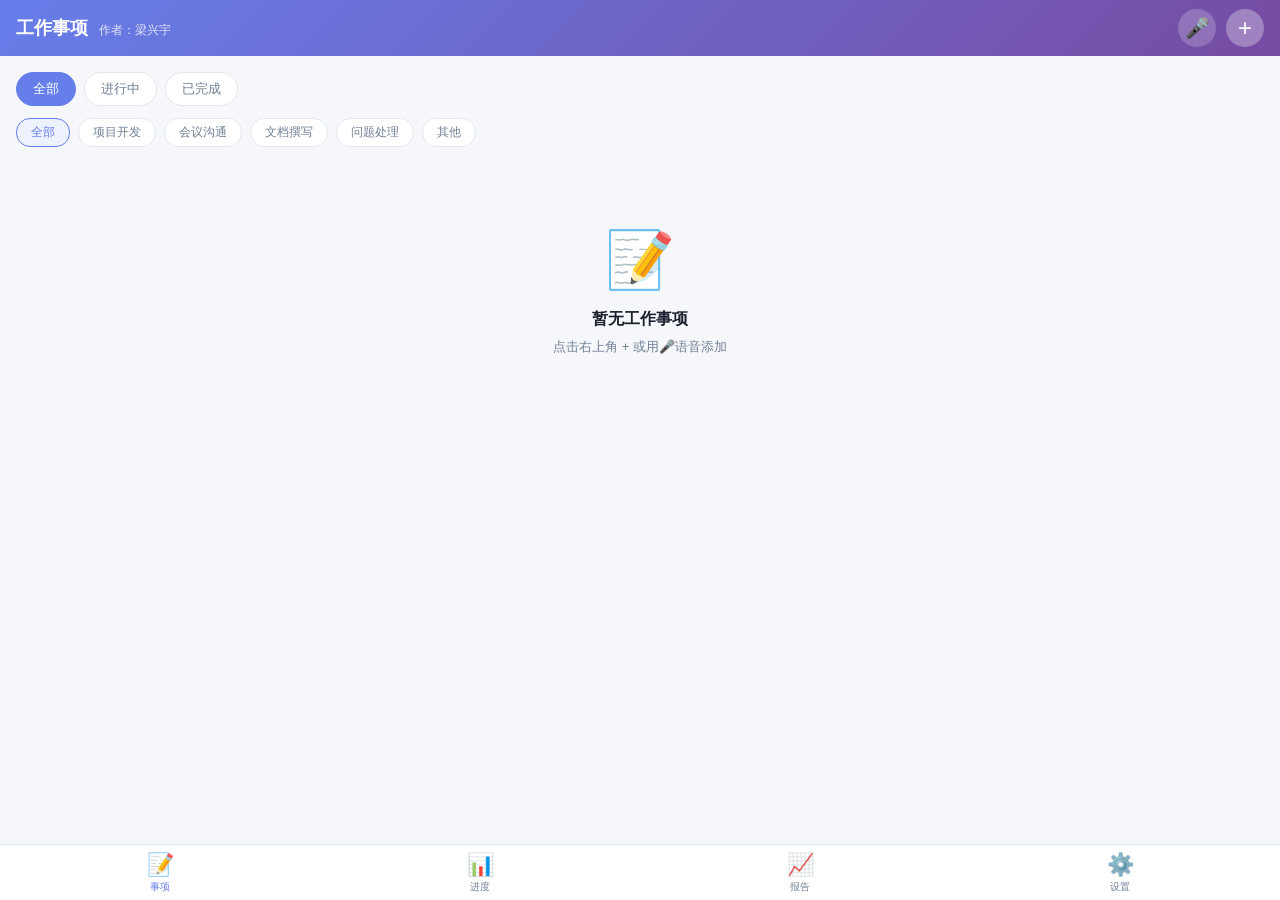
==== commit 63871f7f: "v2.0.0 全面升级 1. 修复添加到主屏幕404：manifest.json和sw.js路径改为相对路径 2. 语音输入默认添加工作事项，支持"事项名完成XX%"语音更新进度 3. 进度改为百分比" ====
--- a/index.html
+++ b/index.html
@@ -15,7 +15,7 @@
 <body>
     <div id="app">
         <header class="app-header" id="appHeader">
-            <h1 id="pageTitle">工作事项</h1>
+            <h1 id="pageTitle">工作事项 <small>作者：梁兴宇</small></h1>
             <div class="header-actions" id="headerActions">
                 <button class="icon-btn" id="voiceFab" onclick="toggleVoicePanel()">🎤</button>
                 <button class="icon-btn primary" id="addBtn" onclick="handleAdd()">+</button>
@@ -33,7 +33,7 @@
                     </div>
                 </div>
                 <p class="voice-status" id="voiceStatus">点击下方按钮开始说话</p>
-                <p class="voice-hint">例如："完成了登录页面的开发"</p>
+                <p class="voice-hint">说事项名添加工作，说"事项名完成XX%"更新进度</p>
                 <button class="voice-record-btn" id="voiceRecordBtn" onclick="toggleRecording()">
                     <span id="recordLabel">开始录音</span>
                 </button>
@@ -220,15 +220,37 @@
             </div>
 
             <div class="settings-group">
-                <h3>💾 数据</h3>
-                <button class="btn-outline" onclick="exportBackup()">📤 导出备份</button>
+                <h3>🔗 分享给朋友</h3>
+                <p class="setting-desc">将此应用分享给同事或朋友，他们也可以使用</p>
+                <button class="btn-share-app" onclick="shareApp()">
+                    📤 分享应用
+                </button>
+                <button class="btn-copy-link" onclick="copyAppLink()">
+                    📋 复制链接
+                </button>
+            </div>
+
+            <div class="settings-group">
+                <h3>♻️ 回收站</h3>
+                <p class="setting-desc">删除的事项可在5天内恢复</p>
+                <div id="recycleBinList"></div>
+                <button class="btn-outline" onclick="cleanExpiredRecycle()" id="cleanRecycleBtn" style="display:none;">🗑️ 清除已过期项</button>
+            </div>
+
+            <div class="settings-group">
+                <h3>💾 数据管理</h3>
+                <button class="btn-outline" onclick="exportBackup()">📤 导出备份(JSON)</button>
+                <button class="btn-outline" onclick="exportReadableText()">📄 导出可读文本</button>
+                <button class="btn-outline" onclick="importBackup()">📥 导入备份</button>
+                <input type="file" id="importFile" accept=".json" style="display:none" onchange="handleImport(event)">
                 <button class="btn-danger-outline" onclick="clearData()">🗑️ 清空数据</button>
             </div>
 
             <div class="settings-group">
                 <h3>ℹ️ 关于</h3>
                 <div class="about-info">
-                    <p>工作备忘录 v1.0.0</p>
+                    <p>工作备忘录 v2.0.0</p>
+                    <p>作者：梁兴宇</p>
                     <p>数据保存在手机本地，安全可靠</p>
                 </div>
             </div>
@@ -260,7 +282,7 @@
                 <input type="text" id="taskTitle" placeholder="事项标题" autocomplete="off">
             </div>
             <div class="form-field">
-                <textarea id="taskDesc" placeholder="详细描述（可选）" rows="3"></textarea>
+                <textarea id="taskDesc" placeholder="详细描述（可选）" rows="2"></textarea>
             </div>
             <div class="form-row">
                 <div class="form-field">
@@ -276,6 +298,13 @@
                     </select>
                 </div>
             </div>
+            <div class="form-field">
+                <label>初始进度</label>
+                <div class="progress-input-row">
+                    <input type="range" id="taskProgressSlider" min="0" max="100" value="0" oninput="document.getElementById('taskProgressVal').textContent=this.value+'%'">
+                    <span id="taskProgressVal" class="progress-val">0%</span>
+                </div>
+            </div>
             <div class="modal-actions">
                 <button class="btn-cancel" onclick="closeModal('taskModal')">取消</button>
                 <button class="btn-confirm" onclick="submitTask()">添加</button>
@@ -283,23 +312,29 @@
         </div>
     </div>
 
-    <!-- 弹窗：记录进度 -->
+    <!-- 弹窗：更新进度 -->
     <div class="modal-overlay" id="progressModal">
         <div class="modal-sheet">
             <div class="modal-handle"></div>
-            <h3>记录工作进度</h3>
-            <div class="form-row">
-                <div class="form-field">
-                    <label>日期</label>
-                    <input type="date" id="progressDate">
-                </div>
-                <div class="form-field">
-                    <label>关联事项</label>
-                    <select id="progressTask"><option value="">不关联</option></select>
-                </div>
-            </div>
-            <div class="form-field">
-                <textarea id="progressContent" placeholder="今天完成了什么工作？" rows="4"></textarea>
+            <h3>更新工作进度</h3>
+            <div class="form-field">
+                <label>关联事项</label>
+                <select id="progressTask"></select>
+            </div>
+            <div class="form-field">
+                <label>进度</label>
+                <div class="progress-input-row">
+                    <input type="range" id="progressSlider" min="0" max="100" value="0" oninput="document.getElementById('progressVal').textContent=this.value+'%'">
+                    <span id="progressVal" class="progress-val">0%</span>
+                </div>
+            </div>
+            <div class="form-field">
+                <label>进度说明（可选）</label>
+                <input type="text" id="progressNote" placeholder="如：完成初稿" autocomplete="off">
+            </div>
+            <div class="form-field">
+                <label>日期</label>
+                <input type="date" id="progressDate">
             </div>
             <div class="modal-actions">
                 <button class="btn-cancel" onclick="closeModal('progressModal')">取消</button>
--- a/style.css
+++ b/style.css
@@ -32,8 +32,9 @@
     display: flex; align-items: center; justify-content: space-between;
     flex-shrink: 0; z-index: 10;
 }
-.app-header h1 { font-size: 20px; font-weight: 700; }
-.header-actions { display: flex; gap: 10px; }
+.app-header h1 { font-size: 18px; font-weight: 700; white-space: nowrap; overflow: hidden; text-overflow: ellipsis; }
+.app-header h1 small { font-size: 12px; font-weight: 400; opacity: 0.8; margin-left: 6px; }
+.header-actions { display: flex; gap: 10px; flex-shrink: 0; }
 .icon-btn {
     width: 38px; height: 38px; border: none; background: rgba(255,255,255,0.2);
     color: white; border-radius: 50%; font-size: 20px;
@@ -103,17 +104,61 @@
 .task-body { flex: 1; min-width: 0; }
 .task-title { font-weight: 600; font-size: 15px; margin-bottom: 4px; word-break: break-word; }
 .task-desc { font-size: 13px; color: var(--text2); margin-bottom: 8px; word-break: break-word; }
-.task-tags { display: flex; gap: 6px; flex-wrap: wrap; }
+.task-tags { display: flex; gap: 6px; flex-wrap: wrap; align-items: center; }
 .tag { padding: 2px 8px; border-radius: 10px; font-size: 11px; font-weight: 500; }
 .tag-cat { background: #eef2ff; color: var(--primary); }
 .tag-high { background: #fff5f5; color: #c53030; }
 .tag-medium { background: #fffaf0; color: #c05621; }
 .tag-low { background: #f0fff4; color: #276749; }
+
+/* 进度条 */
+.task-progress-bar {
+    margin-top: 8px; cursor: pointer;
+}
+.task-progress-bar:hover { opacity: 0.8; }
+.progress-bar-bg {
+    height: 8px; background: #edf2f7; border-radius: 4px; overflow: hidden; position: relative;
+}
+.progress-bar-fill {
+    height: 100%; border-radius: 4px; transition: width 0.3s ease;
+    background: var(--gradient);
+}
+.progress-bar-fill.complete { background: var(--success); }
+.progress-bar-label {
+    font-size: 12px; color: var(--text2); margin-top: 3px;
+    display: flex; justify-content: space-between;
+}
+.progress-bar-label .pct { font-weight: 600; color: var(--primary); }
+.progress-bar-label .pct.complete { color: var(--success); }
+
+.task-actions {
+    display: flex; gap: 6px; margin-top: 8px;
+}
+.task-action-btn {
+    padding: 4px 12px; border: 1px solid var(--border); border-radius: 8px;
+    font-size: 12px; background: var(--card); color: var(--text2); cursor: pointer;
+}
+.task-action-btn:active { background: #f0f0f0; }
+.task-action-btn.progress-btn { color: var(--primary); border-color: var(--primary); }
+
 .task-delete {
     position: absolute; right: 12px; top: 12px; background: none; border: none;
     color: var(--text2); font-size: 18px; cursor: pointer; padding: 4px; opacity: 0;
 }
 .task-card:active .task-delete { opacity: 1; }
+
+/* 进度输入滑块 */
+.progress-input-row {
+    display: flex; align-items: center; gap: 12px;
+}
+.progress-input-row input[type="range"] {
+    flex: 1; -webkit-appearance: none; height: 6px; background: #edf2f7; border-radius: 3px; outline: none;
+}
+.progress-input-row input[type="range"]::-webkit-slider-thumb {
+    -webkit-appearance: none; width: 22px; height: 22px; border-radius: 50%;
+    background: var(--primary); cursor: pointer; border: 2px solid white; box-shadow: 0 1px 4px rgba(0,0,0,0.2);
+}
+.progress-val { font-weight: 600; font-size: 16px; color: var(--primary); min-width: 42px; text-align: right; }
 
 /* ========== 周导航 ========== */
 .week-nav { display: flex; align-items: center; justify-content: space-between; padding: 0 8px; margin-bottom: 12px; }
@@ -145,6 +190,8 @@
     padding: 2px 10px; border-radius: 10px; font-size: 12px; margin-bottom: 8px;
 }
 .progress-text { font-size: 14px; line-height: 1.6; word-break: break-word; }
+.progress-pct { font-weight: 700; color: var(--primary); }
+.progress-pct.complete { color: var(--success); }
 .progress-del { position: absolute; right: 12px; top: 12px; background: none; border: none; color: #ccc; font-size: 16px; cursor: pointer; }
 
 /* ========== 语音面板 ========== */
@@ -276,6 +323,30 @@
 }
 .btn-push-now:active { opacity: 0.9; }
 
+/* 分享应用 */
+.btn-share-app, .btn-copy-link {
+    width: 100%; padding: 12px; border: none; border-radius: 10px; font-size: 14px; font-weight: 600; cursor: pointer; margin-bottom: 8px;
+}
+.btn-share-app { background: var(--primary); color: white; }
+.btn-share-app:active { opacity: 0.9; }
+.btn-copy-link { background: #eef2ff; color: var(--primary); }
+.btn-copy-link:active { background: #dbeafe; }
+
+/* 回收站 */
+.recycle-item {
+    display: flex; align-items: center; justify-content: space-between;
+    padding: 10px 0; border-bottom: 1px solid var(--border); font-size: 13px;
+}
+.recycle-item:last-child { border-bottom: none; }
+.recycle-info { flex: 1; min-width: 0; }
+.recycle-title { font-weight: 600; font-size: 14px; white-space: nowrap; overflow: hidden; text-overflow: ellipsis; }
+.recycle-time { color: var(--text2); font-size: 12px; margin-top: 2px; }
+.recycle-restore {
+    padding: 6px 14px; background: var(--success); color: white; border: none;
+    border-radius: 8px; font-size: 12px; font-weight: 600; cursor: pointer; flex-shrink: 0; margin-left: 10px;
+}
+.recycle-restore:active { opacity: 0.8; }
+
 .btn-outline, .btn-danger-outline {
     width: 100%; padding: 12px; border-radius: 10px; font-size: 14px; cursor: pointer; margin-bottom: 8px;
 }
